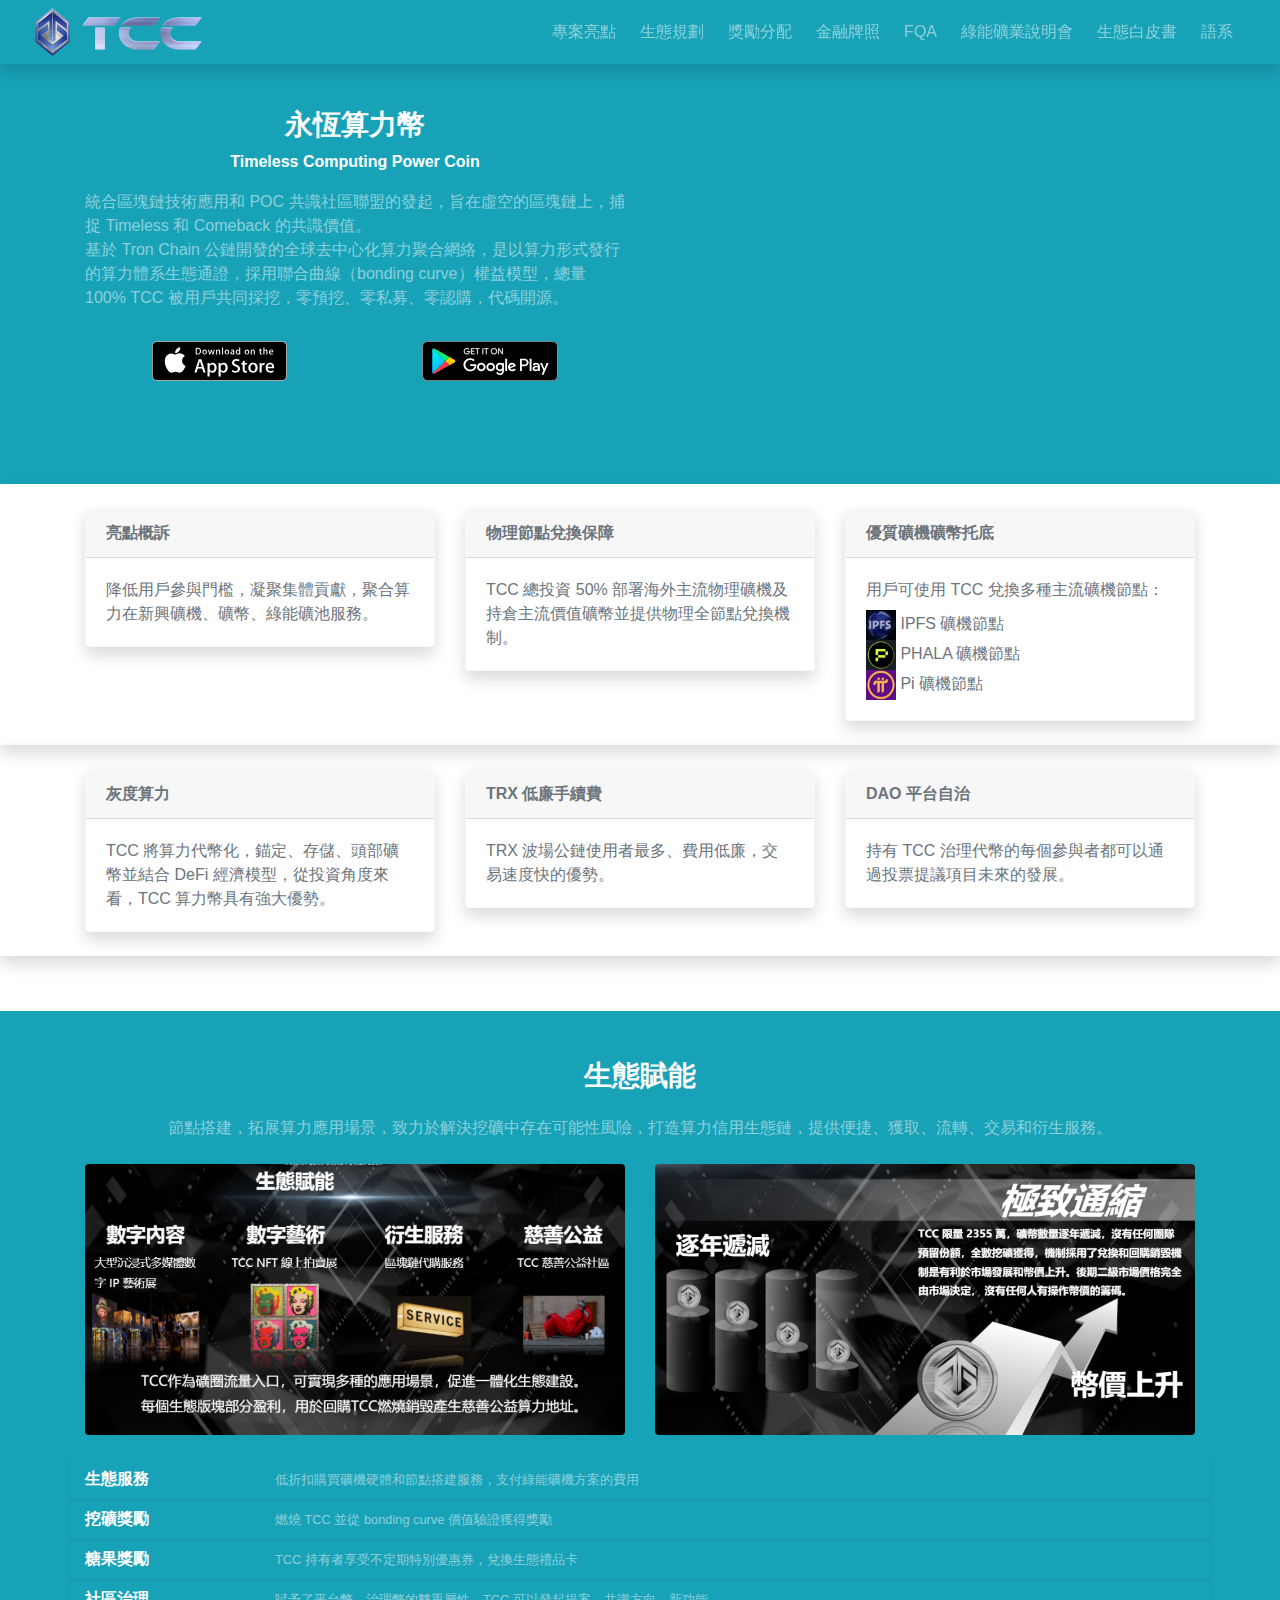
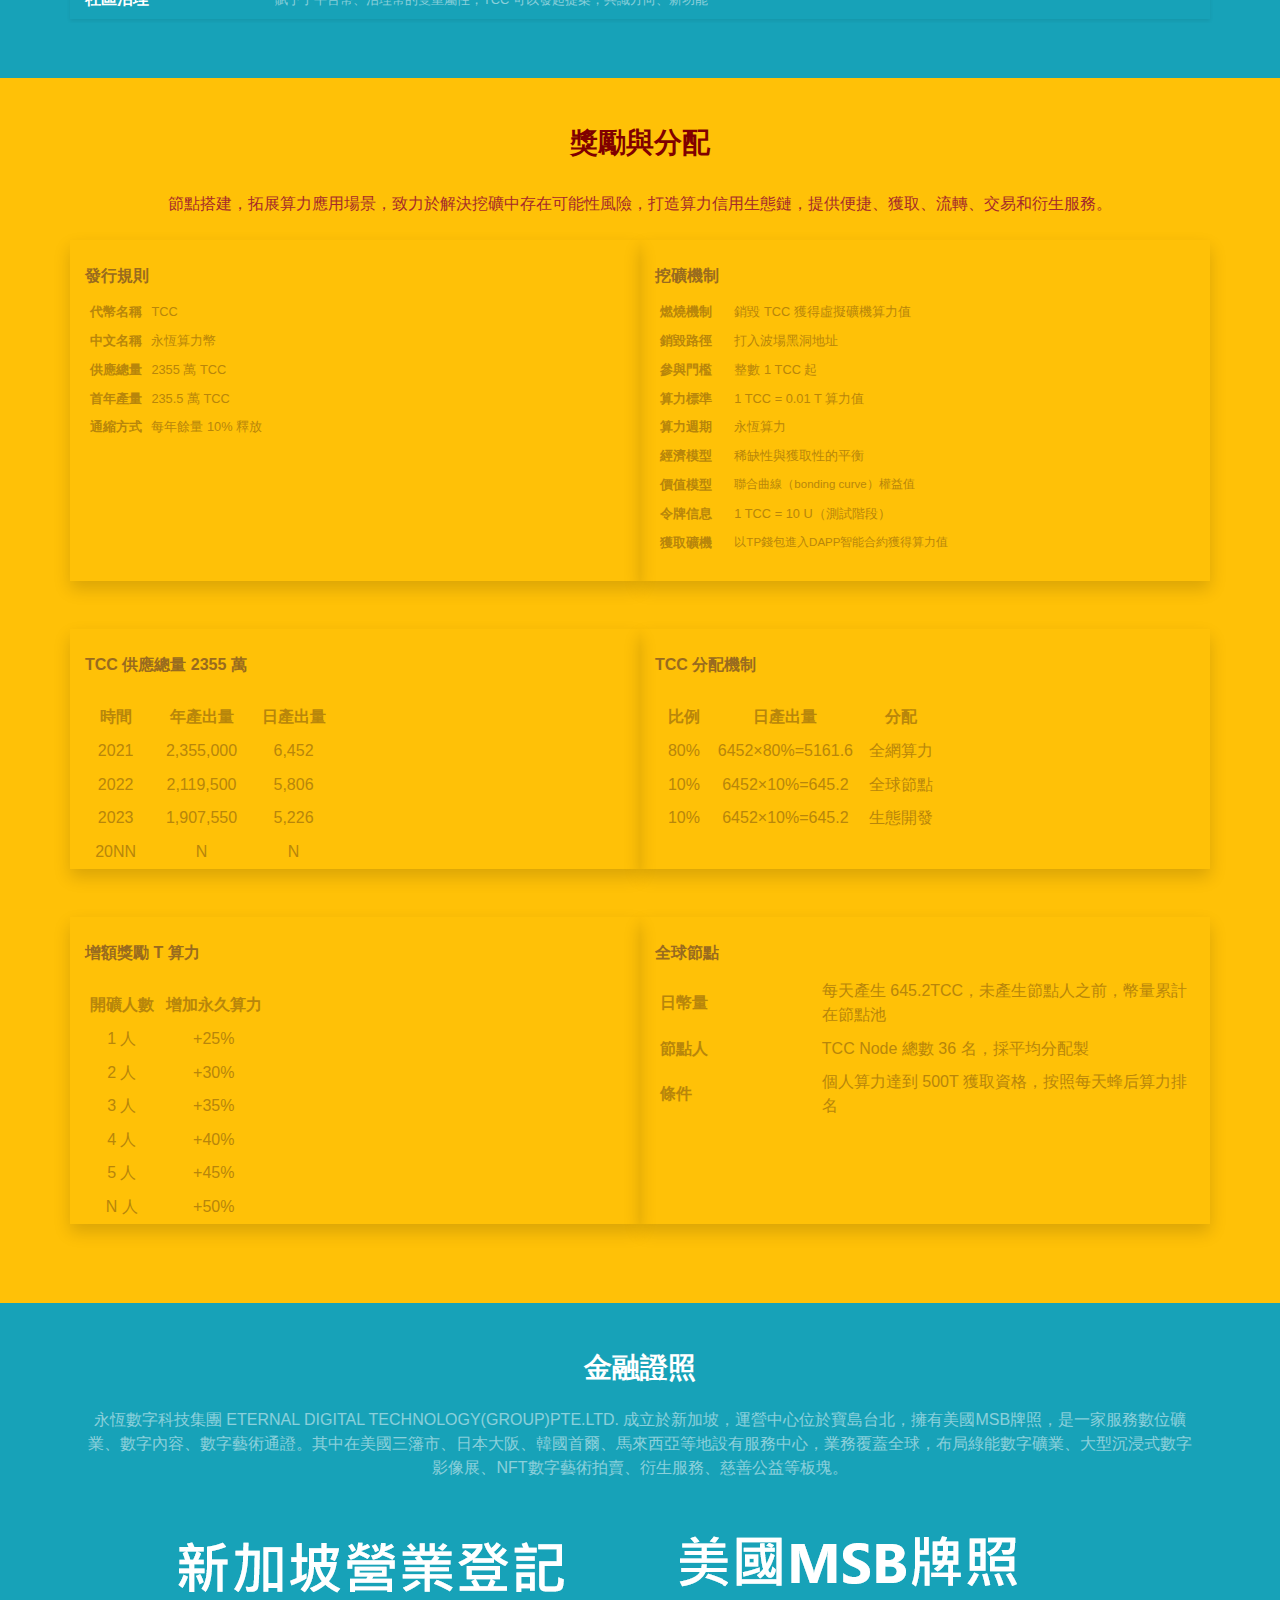
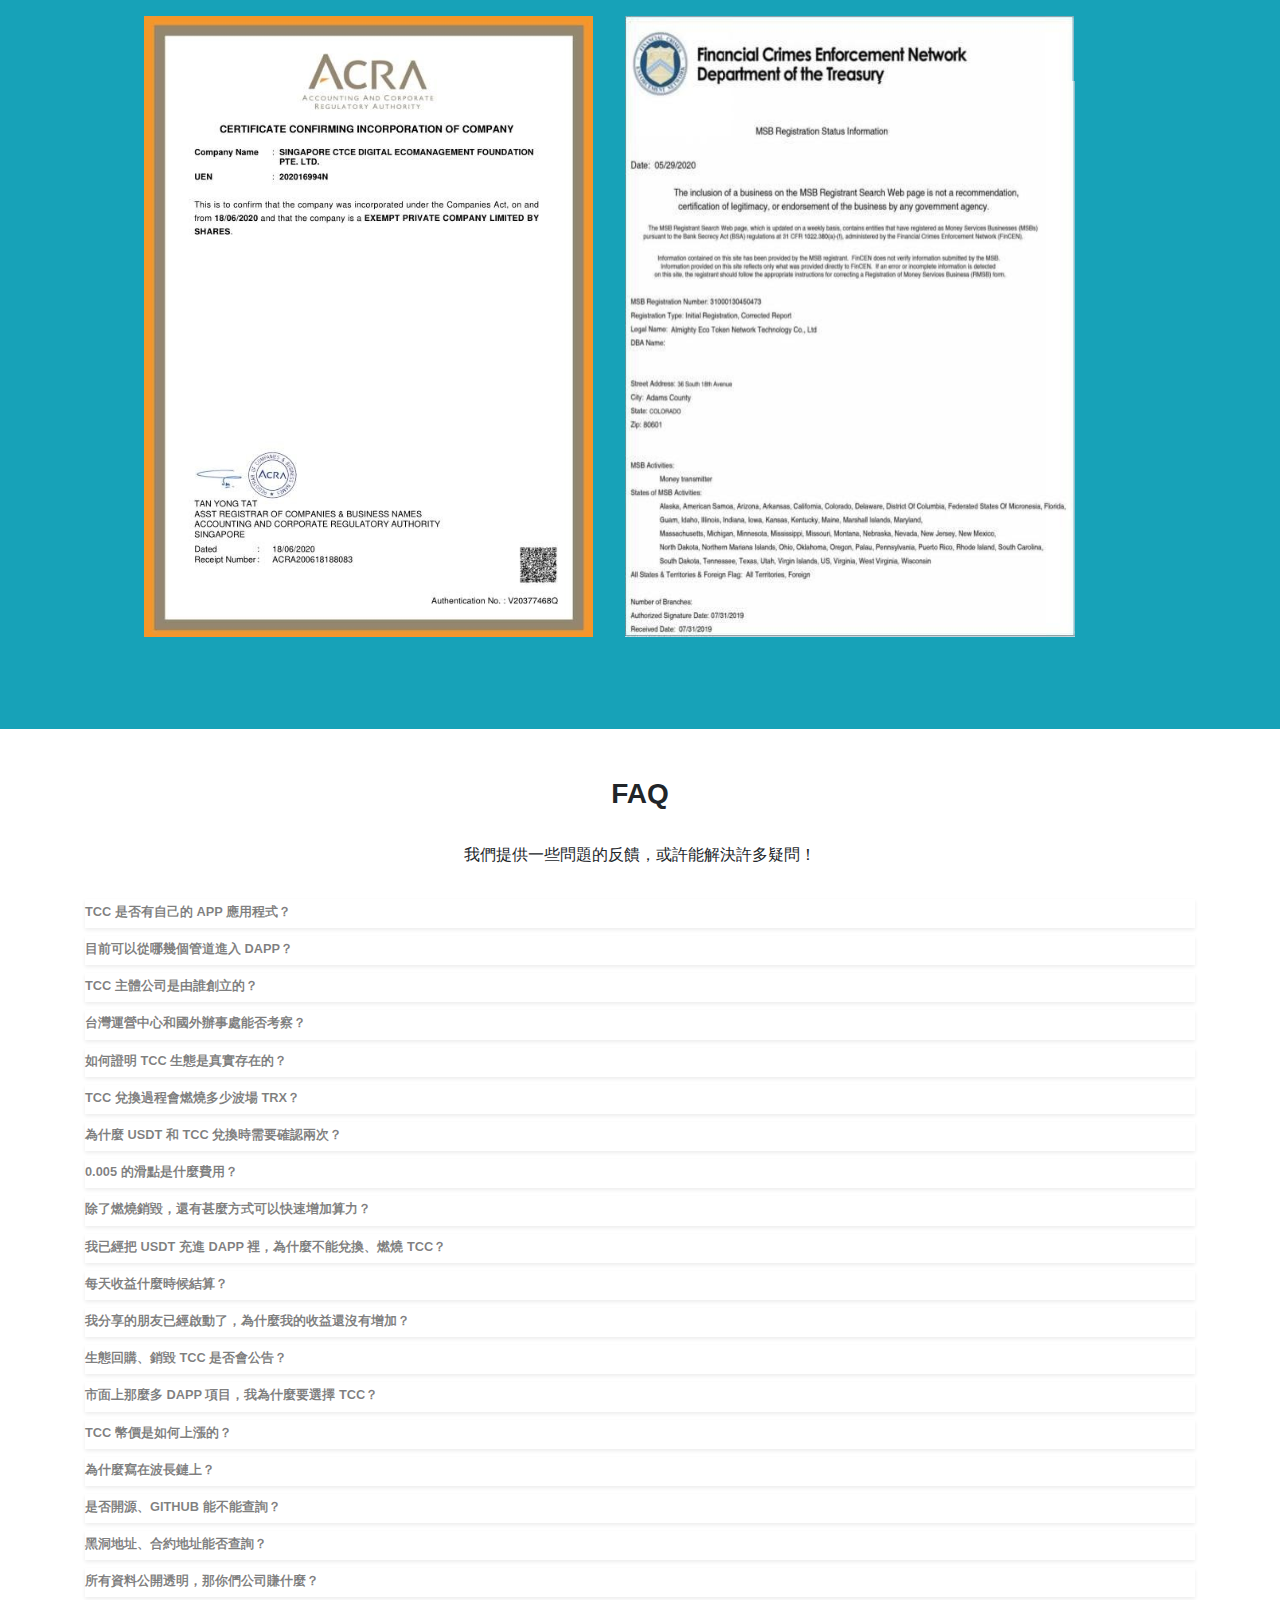
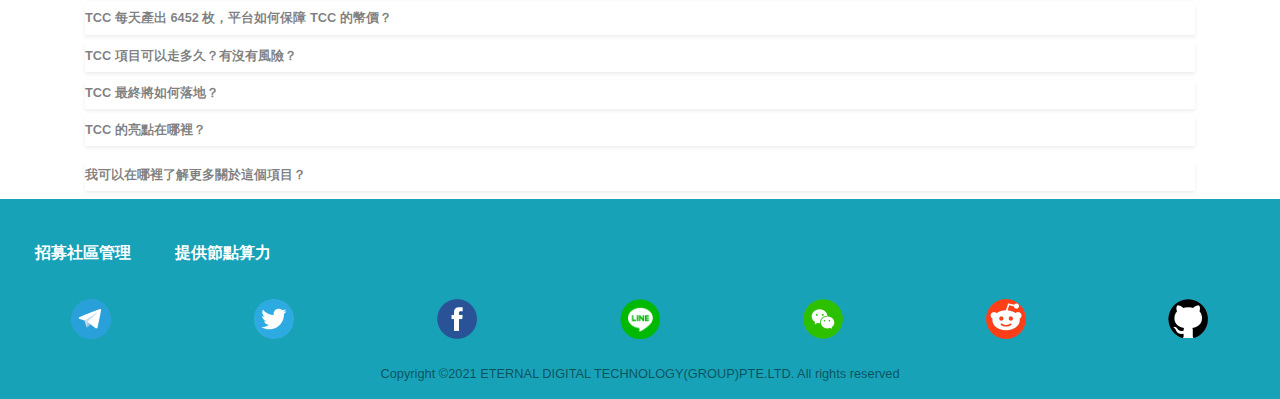
==== index.html @ 71fd4e82 "Add files via upload" ====
<!DOCTYPE html>
<html lang="zh">
<head>
	<meta charset="utf-8">
	<meta http-equiv="X-UA-Compatible" content="IE=edge">
	<meta name="viewport" content="width=device-width, initial-scale=1.0, shrink-to-fit=no, maximum-scale=1.0, user-scalable=no">
	<meta name="description" content="TCC基於Tron-Chain公鏈開發的全球去中心化算力聚合網絡，是以算力形式發行的算力體系生態通證，採用聯合曲線(bonding-curve)權益模型，總量100%TCC被用戶共同採挖，零預挖、零私募、零認購，代碼開源。TCC側重保值、增值、應用方面，在保證算力溢價的同時，降低了用戶參與門檻和平衡來自市場波動的損失。算力聚合基礎圍繞在新興礦幣、礦機、綠能礦池服務，節點搭建，拓展算力應用場景，致力於解決挖礦中存在可能性風險，打造算力信用生態鏈，提供便捷、獲取、流轉、交易和衍生服務。">
	<meta name="keywords" content="算力體系生態通證,算力聚合,採用聯合曲線,新興礦幣,礦機,綠能礦池服務,節點搭建,零預挖,零私募,零認購,代碼開源,數字貨幣,虛擬貨幣,電子貨幣,交易平台">
    <meta name="author" content="TCC">
    <title>TCC 永恆算力幣</title>
	<link rel="shortcut icon" href="tcc.ico" type="x-icon" />
	<link rel="shortcut icon" type="image/png" href="images/tcc-logo_120.png" />
	<link href="https://stackpath.bootstrapcdn.com/bootstrap/4.5.0/css/bootstrap.min.css" rel="stylesheet">
	<link href="index.css" rel="stylesheet">
	<script src="https://code.jquery.com/jquery-3.5.1.min.js"></script>
	<script src="https://stackpath.bootstrapcdn.com/bootstrap/4.5.0/js/bootstrap.min.js"></script>
</head>
<body>

<nav class="fixed-top navbar navbar-expand-lg navbar-dark bg-info shadow">
	<div class="container-fluid">
		<a href="index.html">
			<img class="mx-1" src="logo/tcc-logo_120.png" width="35" height="48">
			<img class="mx-1" src="logo/tcc_120.png" width="120" height="35">
		</a>
		<button class="navbar-toggler" id="navbarToggle" type="button" data-toggle="collapse" data-target="#navbarSupportedContent" aria-expanded="false" aria-hidden="true" aria-label="Toggle navigation" aria-controls="navbarCollapse">
			<span class="navbar-toggler-icon"></span>
		</button>
		<div class="hidecc collapse navbar-collapse" id="navbarSupportedContent">
			<ul class="navbar-nav font-size-sm ml-auto text-right">
				<li class="nav-item mr-2 goProjectHighlights"><a class="nav-link" href="#ProjectHighlights">專案亮點</a></li>
				<li class="nav-item mr-2 goEcologicalPlanning"><a class="nav-link" href="#EcologicalPlanning">生態規劃</a></li>
				<li class="nav-item mr-2 goRewardDistribution"><a class="nav-link" href="#RewardDistribution">獎勵分配</a></li>
				<li class="nav-item mr-2 goFinancialLicense"><a class="nav-link" href="#FinancialLicense">金融牌照</a></li>
				<li class="nav-item mr-2 goFQA"><a class="nav-link" href="#FQA">FQA</a></li>
				<li class="nav-item mr-2"><a class="nav-link" href="mining.html" target="_blank">綠能礦業說明會</a></li>
				<li class="nav-item mr-2"><a class="nav-link" href="whitepaper.html" target="_blank">生態白皮書</a></li>
				<div class="nav-item dropdown">
					<a class="nav-link mr-2" id="navbarDropdown" type="button" data-toggle="dropdown" aria-haspopup="true" aria-expanded="flase">語系</a>
					<div class="dropdown-menu" aria-labelledby="navbarDropdown">
						<a class="row nav-item ml-2" href="index_cn.html">簡體中文</a>
						<a class="row nav-item ml-2" href="index_en.html">English</a>
						<a class="row nav-item ml-2" href="#index_ko.html">한국어</a>
						<a class="row nav-item ml-2" href="#index_ja.html">にほんご</a>
					</div>
				</div>
			</ul>
		</div>
	</div>
</nav>

<main class="page-content" aria-label="Content">
	<section class="pt-4 bg-info">
		<div style="margin-top:60px"></div>
		<div class="container">
			<div class="row">
				<div class="pt-4 col-sm-12 col-lg-6 text-md-left text-white">
					<h3 class="text-center font-weight-bold">永恆算力幣</h3>
					<p class="text-center font-weight-bold">Timeless Computing Power Coin</p>
					<p class="text-white-50 text-left mb-4">統合區塊鏈技術應用和 POC 共識社區聯盟的發起，旨在虛空的區塊鏈上，捕捉 Timeless 和 Comeback 的共識價值。<br/>基於 Tron Chain 公鏈開發的全球去中心化算力聚合網絡，是以算力形式發行的算力體系生態通證，採用聯合曲線（bonding curve）權益模型，總量 100% TCC 被用戶共同採挖，零預挖、零私募、零認購，代碼開源。</p>
					<div class="d-flex">
						<a class="btn btn-md mx-auto" href="#" id="apple">
							<img src="images/apple_store.svg">
						</a>
						<a class="btn btn-md mx-auto" href="#" id="google">
							<img src="images/googleplay.svg">
						</a>
					</div>
				</div>

				<div class="mt-4 col-sm-12 col-lg-6 embed-responsive embed-responsive-16by9">
					<iframe class="embed-responsive-item" src="https://www.youtube.com/embed/REB-v4Vi-Ns" allowfullscreen></iframe>
				</div>
			</div>
		</div>
	</section>
	<div class="bg-info" style="height:55px" id="ProjectHighlights"></div>
	<section class="pt-4 shadow">
		<div class="container">
			<div class="row text-muted">
				<div class="col-sm-4 pb-4">
					<div class="card border-light shadow">
						<div class="card-header font-weight-bold">亮點概訴</div>
						<div class="card-body">
							<span class="card-text">降低用戶參與門檻，凝聚集體貢獻，聚合算力在新興礦機、礦幣、綠能礦池服務。</span>
						</div>
					</div>
				</div>
				
				<div class="col-sm-4 pb-4">
					<div class="card border-light shadow">
						<div class="card-header font-weight-bold">物理節點兌換保障</div>
						<div class="card-body">
							<span class="card-text">TCC 總投資 50% 部署海外主流物理礦機及持倉主流價值礦幣並提供物理全節點兌換機制。</span>
						</div>
					</div>
				</div>
				<div class="col-sm-4 pb-4">
					<div class="card border-light shadow">
						<div class="card-header font-weight-bold">優質礦機礦幣托底</div>
						<div class="card-body">
							<div class="card-text">用戶可使用 TCC 兌換多種主流礦機節點：<br>
								<div class="pt-2"><img src="images/IPFS.png" width="30" height="30"> IPFS 礦機節點</div>
								<div><img src="images/PHALA.png" width="30" height="30"> PHALA 礦機節點</div>
								<div><img src="images/pi.png" width="30" height="30"> Pi 礦機節點</div>
							</div>
						</div>
					</div>
				</div>
			</div>
		</div>
	</section>

	<section class="pt-4 shadow">
		<div class="container">
			<div class="row text-muted">
				<div class="col-sm-4 pb-4">
					<div class="card border-light shadow">
						<div class="card-header font-weight-bold">灰度算力</div>
						<div class="card-body">
							<span class="card-text">TCC 將算力代幣化，錨定、存儲、頭部礦幣並結合 DeFi 經濟模型，從投資角度來看，TCC 算力幣具有強大優勢。</span>
						</div>
					</div>
				</div>
				<div class="col-sm-4 pb-4">
					<div class="card border-light shadow">
						<div class="card-header font-weight-bold">TRX 低廉手續費</div>
						<div class="card-body">
							<span class="card-text">TRX 波場公鏈使用者最多、費用低廉，交易速度快的優勢。</span>
						</div>
					</div>
				</div>
				<div class="col-sm-4 pb-4">
					<div class="card border-light shadow">
						<div class="card-header font-weight-bold">DAO 平台自治</div>
						<div class="card-body">
							<span class="card-text">持有 TCC 治理代幣的每個參與者都可以通過投票提議項目未來的發展。</span>
						</div>
					</div>
				</div>
			</div>
		</div>
	</section>

	<div style="height:55px" id="EcologicalPlanning"></div>
	<section class="pt-4 pb-1 bg-info">
		<div class="container">
			<div class="row">
				<div class="col-12 text-center mt-4">
					<h3 class="font-weight-bold text-white mb-4">生態賦能</h3>
					<div class="text-white-50">節點搭建，拓展算力應用場景，致力於解決挖礦中存在可能性風險，打造算力信用生態鏈，提供便捷、獲取、流轉、交易和衍生服務。</div>
				</div>
			</div>
			<div class="row pb-4">
				<div class="col-12 col-lg-6 mt-4">
					<img src="images/ecology.PNG" class="img-fluid rounded" alt="Responsive image">
				</div>
				<div class="col-12 col-lg-6 mt-4">
					<img src="images/deflation.PNG" class="img-fluid rounded" alt="Responsive image">
				</div>
			</div>
			<div class="row shadow-sm py-2">
				<div class="col-12 col-lg-2 text-white font-weight-bold">生態服務</div>
				<div class="col-12 col-lg-10 text-white-50"><small>低折扣購買礦機硬體和節點搭建服務，支付綠能礦機方案的費用</small></div>
			</div>
			<div class="row shadow-sm py-2">
				<div class="col-12 col-lg-2 text-white font-weight-bold">挖礦獎勵</div>
				<div class="col-12 col-lg-10 text-white-50"><small>燃燒 TCC 並從 bonding curve 價值驗證獲得獎勵</small></div>
			</div>
			<div class="row shadow-sm py-2">
				<div class="col-12 col-lg-2 text-white font-weight-bold">糖果獎勵</div>
				<div class="col-12 col-lg-10 text-white-50"><small>TCC 持有者享受不定期特別優惠券，兌換生態禮品卡</small></div>
			</div>
			<div class="row shadow-sm py-2">
				<div class="col-12 col-lg-2 text-white font-weight-bold">社區治理</div>
				<div class="col-12 col-lg-10 text-white-50"><small>賦予了平台幣、治理幣的雙重屬性，TCC 可以發起提案，共識方向、新功能</small></div>
			</div>
		</div>
	</section>
	
	<div class="bg-info" style="height:55px" id="RewardDistribution"></div>
	<section class="pt-4 bg-warning">
		<div class="container">
			<div class="text-center mt-4">
				<h3 class="font-weight-bold" style="color:#800000">獎勵與分配</h3>
				<div class="pt-4" style="color:#A52A2A">節點搭建，拓展算力應用場景，致力於解決挖礦中存在可能性風險，打造算力信用生態鏈，提供便捷、獲取、流轉、交易和衍生服務。</div>
			</div>
			
			<div class="row pt-4 pb-4">
				<div class="col-12 col-lg-6 pt-4 shadow" style="color:#B8860B">
					<table class="table-sm table-responsive pb-4">
						<thead>
							<div class="font-weight-bold" style="color:#996B1F">發行規則</div>
							<tr class="text-center">
							  <th style="width:25%" scope="col"></th>
							  <th style="width:75%" scope="col"></th>
							</tr>
						</thead>
						<tbody class="text-left" style="font-size:80%">
							<tr>
							  <td class="font-weight-bold">代幣名稱</td>
							  <td>TCC</td>
							</tr>
							<tr>
							  <td class="font-weight-bold">中文名稱</td>
							  <td>永恆算力幣</td>
							</tr>
							<tr>
							  <td class="font-weight-bold">供應總量</td>
							  <td>2355 萬 TCC</td>
							</tr>
							<tr>
							  <td class="font-weight-bold">首年產量</td>
							  <td>235.5 萬 TCC</td>
							</tr>
							<tr>
							  <td class="font-weight-bold">通縮方式</td>
							  <td>每年餘量 10% 釋放</td>
							</tr>
						</tbody>
					</table>
				</div>
				
				<div class="col-12 col-lg-6 pt-4 shadow" style="color:#B8860B">
					<table class="table-sm table-responsive pb-4">
						<thead>
							<div class="font-weight-bold" style="color:#996B1F">挖礦機制</div>
							<tr class="text-center">
							  <th style="width:25%" scope="col"></th>
							  <th style="width:75%" scope="col"></th>
							</tr>
						</thead>
						<tbody class="text-left" style="font-size:80%">
							<tr>
							  <td class="font-weight-bold">燃燒機制</td>
							  <td>銷毀 TCC 獲得虛擬礦機算力值</td>
							</tr>
							<tr>
							  <td class="font-weight-bold">銷毀路徑</td>
							  <td>打入波場黑洞地址</td>
							</tr>
							<tr>
							  <td class="font-weight-bold">參與門檻</td>
							  <td>整數 1 TCC 起</td>
							</tr>
							<tr>
							  <td class="font-weight-bold">算力標準</td>
							  <td>1 TCC = 0.01 T 算力值</td>
							</tr>
							<tr>
							  <td class="font-weight-bold">算力週期</td>
							  <td>永恆算力</td>
							</tr>
							<tr>
							  <td class="font-weight-bold">經濟模型</td>
							  <td>稀缺性與獲取性的平衡</td>
							</tr>
							<tr>
							  <td class="font-weight-bold">價值模型</td>
							  <td style="font-size:90%">聯合曲線（bonding curve）權益值</td>
							</tr>
							<tr>
							  <td class="font-weight-bold">令牌信息</td>
							  <td>1 TCC = 10 U（測試階段）</td>
							</tr>
							<tr>
							  <td class="font-weight-bold">獲取礦機</td>
							  <td style="font-size:90%">以TP錢包進入DAPP智能合約獲得算力值</td>
							</tr>
						</tbody>
					</table>
				</div>
			</div>
			
			<div class="row pt-4 pb-4">
				<div class="col-12 col-lg-6 pt-4 shadow" style="color:#B8860B">
					<table class="table-sm table-responsive">
						<thead>
							<div class="font-weight-bold pb-4" style="color:#996B1F">TCC 供應總量 2355 萬</div>
							<tr class="text-center">
							  <th style="width:25%" scope="col">時間</th>
							  <th style="width:45%" scope="col">年產出量</th>
							  <th style="width:30%" scope="col">日產出量</th>
							</tr>
						</thead>
						<tbody class="text-center">
							<tr>
							  <td>2021</td>
							  <td>2,355,000</td>
							  <td>6,452</td>
							</tr>
							<tr>
							  <td>2022</td>
							  <td>2,119,500</td>
							  <td>5,806</td>
							</tr>
							<tr>
							  <td>2023</td>
							  <td>1,907,550</td>
							  <td>5,226</td>
							</tr>
							<tr>
							  <td>20NN</td>
							  <td>N</td>
							  <td>N</td>
							</tr>
						</tbody>
					</table>
				</div>
				
				<div class="col-12 col-lg-6 pt-4 shadow" style="color:#B8860B">
					<table class="table-sm table-responsive">
						<thead>
							<div class="font-weight-bold pb-4" style="color:#996B1F">TCC 分配機制</div>
							<tr class="text-center">
							  <th style="width:20%" scope="col">比例</th>
							  <th style="width:50%" scope="col">日產出量</th>
							  <th style="width:30%" scope="col">分配</th>
							</tr>
						</thead>
						<tbody class="text-center">
							<tr>
							  <td>80%</td>
							  <td>6452×80%=5161.6</td>
							  <td>全網算力</td>
							</tr>
							<tr>
							  <td>10%</td>
							  <td>6452×10%=645.2</td>
							  <td>全球節點</td>
							</tr>
							<tr>
							  <td>10%</td>
							  <td>6452×10%=645.2</td>
							  <td>生態開發</td>
							</tr>
						</tbody>
					</table>
				</div>
			</div>	
				
				
			<div class="row pt-4 pb-4">	
				<div class="col-12 col-lg-6 pt-4 shadow" style="color:#B8860B">
					<table class="table-sm table-responsive">
						<thead>
							<div class="font-weight-bold pb-4" style="color:#996B1F">增額獎勵 T 算力</div>
							<tr class="text-center">
							  <th style="width:40%" scope="col">開礦人數</th>
							  <th style="width:60%" scope="col">增加永久算力</th>
							</tr>
						</thead>
						<tbody class="text-center">
							<tr>
							  <td>1 人</td>
							  <td>+25%</td>
							</tr>
							<tr>
							  <td>2 人</td>
							  <td>+30%</td>
							</tr>
							<tr>
							  <td>3 人</td>
							  <td>+35%</td>
							</tr>
							<tr>
							  <td>4 人</td>
							  <td>+40%</td>
							</tr>
							<tr>
							  <td>5 人</td>
							  <td>+45%</td>
							</tr>
							<tr>
							  <td>N 人</td>
							  <td>+50%</td>
							</tr>
						</tbody>
					</table>
				</div>
				
				<div class="col-12 col-lg-6 pt-4 shadow" style="color:#B8860B">
					<table class="table-sm table-responsive pb-4">
						<thead>
							<div class="font-weight-bold" style="color:#996B1F">全球節點</div>
							<tr class="text-center">
							  <th style="width:30%" scope="col"></th>
							  <th style="width:70%" scope="col"></th>
							</tr>
						</thead>
						<tbody class="text-left">
							<tr>
							  <td class="font-weight-bold">日幣量</td>
							  <td>每天產生 645.2TCC，未產生節點人之前，幣量累計在節點池</td>
							</tr>
							<tr>
							  <td class="font-weight-bold">節點人</td>
							  <td>TCC Node 總數 36 名，採平均分配製</td>
							</tr>
							<tr>
							  <td class="font-weight-bold">條件</td>
							  <td>個人算力達到 500T 獲取資格，按照每天蜂后算力排名</td>
							</tr>
						</tbody>
					</table>
				</div>
			</div>
		</div>
	</section>
	
	<div class="bg-warning" style="height:55px" id="FinancialLicense"></div>
	<section class="pt-4 bg-info">
		<div class="container">
			<div class="row">
				<div class="col-12 text-center mt-4">
					<h3 class="font-weight-bold text-white mb-4">金融證照</h3>
					<div class="text-white-50">永恆數字科技集團 ETERNAL DIGITAL TECHNOLOGY(GROUP)PTE.LTD. 成立於新加坡，運營中心位於寶島台北，擁有美國MSB牌照，是一家服務數位礦業、數字內容、數字藝術通證。其中在美國三籓市、日本大阪、韓國首爾、馬來西亞等地設有服務中心，業務覆蓋全球，布局綠能數字礦業、大型沉浸式數字影像展、NFT數字藝術拍賣、衍生服務、慈善公益等板塊。</div>
				</div>
			</div>
			<div>
				<img src="images/AAA.png" class="img-fluid" alt="Responsive image">
			</div>
		</div>
	</section>
	
	<!-- FAQ -->
	<div class="bg-info" style="height:55px" id="FQA"></div>
	<section class="pt-4 bg-white">
		<div class="container">
			<div class="text-center mt-4">
				<h3 class="font-weight-bold">FAQ</h3>
				<div class="pt-4">我們提供一些問題的反饋，或許能解決許多疑問！</div>
			</div>
			<div class="pt-4 accordion text-black-50" id="accordionExample">
				<div class="my-2">
					<div class="shadow-sm" id="HH1">
						<a type="button" data-toggle="collapse" data-target="#CC1" aria-expanded="true" aria-controls="CC1">
							<h6><small class="font-weight-bold">TCC 是否有自己的 APP 應用程式？</small></h6>
						</a>
					</div>
					<div class="collapse bg-light text-dark-50 pt-2" aria-labelledby="HH1" data-parent="#accordionExample" id="CC1">
						<div class="ml-4">TCC 是建設在波場公鏈上的 DAPP，沒有中心化應用程式。</div>
					</div>
				</div>
				<div class="my-2">
					<div class="shadow-sm" id="HH2">
						<a type="button" data-toggle="collapse" data-target="#CC2" aria-expanded="true" aria-controls="CC2">
							<h6><small class="font-weight-bold">目前可以從哪幾個管道進入 DAPP？</small></h6>
						</a>
					</div>
					<div class="collapse bg-light text-dark-50 pt-2" aria-labelledby="HH2" data-parent="#accordionExample" id="CC2">
						<div class="ml-4"><small>目前可以從波場官方的 TRONLINK 波寶錢包和 TP 錢包進入 DAPP。</small></div>
					</div>
				</div>
				<div class="my-2">
					<div class="shadow-sm" id="HH3">
						<a type="button" data-toggle="collapse" data-target="#CC3" aria-expanded="true" aria-controls="CC3">
							<h6><small class="font-weight-bold">TCC 主體公司是由誰創立的？</small></h6>
						</a>
					</div>
					<div class="collapse bg-light text-dark-50 pt-2" aria-labelledby="HH3" data-parent="#accordionExample" id="CC3">
						<div class="ml-4"><small>天空之島是由新加坡永恆數字科技集團、台灣區塊鏈技術人員、以及 POC 共識社區聯盟共同搭建。</small></div>
					</div>
				</div>
				<div class="my-2">
					<div class="shadow-sm" id="HH4">
						<a type="button" data-toggle="collapse" data-target="#CC4" aria-expanded="true" aria-controls="CC4">
							<h6><small class="font-weight-bold">台灣運營中心和國外辦事處能否考察？</small></h6>
						</a>
					</div>
					<div class="collapse bg-light text-dark-50 pt-2" aria-labelledby="HH4" data-parent="#accordionExample" id="CC4">
						<div class="ml-4"><small>台灣運營總部可以考察，國外辦事處屬於技術單位，暫時不提供考察。</small></div>
					</div>
				</div>
				<div class="my-2">
					<div class="shadow-sm" id="HH5">
						<a type="button" data-toggle="collapse" data-target="#CC5" aria-expanded="true" aria-controls="CC5">
							<h6><small class="font-weight-bold">如何證明 TCC 生態是真實存在的？</small></h6>
						</a>
					</div>
					<div class="collapse bg-light text-dark-50 pt-2" aria-labelledby="HH5" data-parent="#accordionExample" id="CC5">
						<div class="ml-4"><small>不論是綠能礦業、數字 IP、NFT 藝術拍賣，相關的合約合同都會有公示公告，請關注各群資訊。</small></div>
					</div>
				</div>
				<div class="my-2">
					<div class="shadow-sm" id="HH6">
						<a type="button" data-toggle="collapse" data-target="#CC6" aria-expanded="true" aria-controls="CC6">
							<h6><small class="font-weight-bold">TCC 兌換過程會燃燒多少波場 TRX？</small></h6>
						</a>
					</div>
					<div class="collapse bg-light text-dark-50 pt-2" aria-labelledby="HH6" data-parent="#accordionExample" id="CC6">
						<div class="ml-4"><small>每一筆交易所燃燒的 GAS 費，會依照不同時的時段網路擁堵情狀而變化。</small></div>
					</div>
				</div>
				<div class="my-2">
					<div class="shadow-sm" id="HH7">
						<a type="button" data-toggle="collapse" data-target="#CC7" aria-expanded="true" aria-controls="CC7">
							<h6><small class="font-weight-bold">為什麼 USDT 和 TCC 兌換時需要確認兩次？</small></h6>
						</a>
					</div>
					<div class="collapse bg-light text-dark-50 pt-2" aria-labelledby="HH7" data-parent="#accordionExample" id="CC7">
						<div class="ml-4"><small>因為使用 USDT 兌換 TCC 和 TCC 兌換 USDT 是兩個不同的池，所以智能合約會有兩次確認動作。</small></div>
					</div>
				</div>
				<div class="my-2">
					<div class="shadow-sm" id="HH8">
						<a type="button" data-toggle="collapse" data-target="#CC8" aria-expanded="true" aria-controls="CC8">
							<h6><small class="font-weight-bold">0.005 的滑點是什麼費用？</small></h6>
						</a>
					</div>
					<div class="collapse bg-light text-dark-50 pt-2" aria-labelledby="HH8" data-parent="#accordionExample" id="CC8">
						<div class="ml-4"><small>類似於交易手續費，但會沉澱于池中，如果需要使用會公告。</small></div>
					</div>
				</div>
				<div class="my-2">
					<div class="shadow-sm" id="HH9">
						<a type="button" data-toggle="collapse" data-target="#CC9" aria-expanded="true" aria-controls="CC9">
							<h6><small class="font-weight-bold">除了燃燒銷毀，還有甚麼方式可以快速增加算力？</small></h6>
						</a>
					</div>
					<div class="collapse bg-light text-dark-50 pt-2" aria-labelledby="HH9" data-parent="#accordionExample" id="CC9">
						<div class="ml-4"><small>可以通過分享方式、開礦算力和礦圈算力都能增加自身的永久算力。</small></div>
					</div>
				</div>
				<div class="my-2">
					<div class="shadow-sm" id="HH10">
						<a type="button" data-toggle="collapse" data-target="#CC10" aria-expanded="true" aria-controls="CC10">
							<h6><small class="font-weight-bold">我已經把 USDT 充進 DAPP 裡，為什麼不能兌換、燃燒 TCC？</small></h6>
						</a>
					</div>
					<div class="collapse bg-light text-dark-50 pt-2" aria-labelledby="HH10" data-parent="#accordionExample" id="CC10">
						<div class="ml-4"><small>因為 TCC 運行於波場公鏈上，必須要充值 TRX 作為 GAS 費才能夠順利操作。</small></div>
					</div>
				</div>
				<div class="my-2">
					<div class="shadow-sm" id="HH11">
						<a type="button" data-toggle="collapse" data-target="#CC11" aria-expanded="true" aria-controls="CC11">
							<h6><small class="font-weight-bold">每天收益什麼時候結算？</small></h6>
						</a>
					</div>
					<div class="collapse bg-light text-dark-50 pt-2" aria-labelledby="HH11" data-parent="#accordionExample" id="CC11">
						<div class="ml-4"><small>每天的收益統一於晚上 12 點結算，但會依照每個用戶的燃燒啟動時間發放。</small></div>
					</div>
				</div>
				<div class="my-2">
					<div class="shadow-sm" id="HH12">
						<a type="button" data-toggle="collapse" data-target="#CC12" aria-expanded="true" aria-controls="CC12">
							<h6><small class="font-weight-bold">我分享的朋友已經啟動了，為什麼我的收益還沒有增加？</small></h6>
						</a>
					</div>
					<div class="collapse bg-light text-dark-50 pt-2" aria-labelledby="HH12" data-parent="#accordionExample" id="CC12">
						<div class="ml-4"><small>每天的收益統一於晚上 12 點結算，但會依照每個用戶的燃燒啟動時間發放。</small></div>
					</div>
				</div>
				<div class="my-2">
					<div class="shadow-sm" id="HH13">
						<a type="button" data-toggle="collapse" data-target="#CC13" aria-expanded="true" aria-controls="CC13">
							<h6><small class="font-weight-bold">生態回購、銷毀 TCC 是否會公告？</small></h6>
						</a>
					</div>
					<div class="collapse bg-light text-dark-50 pt-2" aria-labelledby="HH13" data-parent="#accordionExample" id="CC13">
						<div class="ml-4"><small>所有生態回購銷毀 TCC 都會發出公告。</small></div>
					</div>
				</div>
				<div class="my-2">
					<div class="shadow-sm" id="HH14">
						<a type="button" data-toggle="collapse" data-target="#CC14" aria-expanded="true" aria-controls="CC14">
							<h6><small class="font-weight-bold">市面上那麼多 DAPP 項目，我為什麼要選擇 TCC？</small></h6>
						</a>
					</div>
					<div class="collapse bg-light text-dark-50 pt-2" aria-labelledby="HH14" data-parent="#accordionExample" id="CC14">
						<div class="ml-4"><small>TCC 運行在波場公鏈上，資料開源、公開透明、無預挖、無私募、無公募，完全由社區投票自治來維護。</small></div>
					</div>
				</div>
				<div class="my-2">
					<div class="shadow-sm" id="HH15">
						<a type="button" data-toggle="collapse" data-target="#CC15" aria-expanded="true" aria-controls="CC15">
							<h6><small class="font-weight-bold">TCC 幣價是如何上漲的？</small></h6>
						</a>
					</div>
					<div class="collapse bg-light text-dark-50 pt-2" aria-labelledby="HH15" data-parent="#accordionExample" id="CC15">
						<div class="ml-4"><small>TCC 的幣價螺旋上升模型是一個等邊三角形，通過算力池、燃燒率、流通量來決定幣價。</small></div>
					</div>
				</div>
				<div class="my-2">
					<div class="shadow-sm" id="HH16">
						<a type="button" data-toggle="collapse" data-target="#CC16" aria-expanded="true" aria-controls="CC16">
							<h6><small class="font-weight-bold">為什麼寫在波長鏈上？</small></h6>
						</a>
					</div>
					<div class="collapse bg-light text-dark-50 pt-2" aria-labelledby="HH16" data-parent="#accordionExample" id="CC16">
						<div class="ml-4"><small>目前波場公鏈是國際上使用者數較多、速度較快、GAS 費用較便宜的公鏈，更適合長期發展。</small></div>
					</div>
				</div>
				<div class="my-2">
					<div class="shadow-sm" id="HH17">
						<a type="button" data-toggle="collapse" data-target="#CC17" aria-expanded="true" aria-controls="CC17">
							<h6><small class="font-weight-bold">是否開源、GITHUB 能不能查詢？</small></h6>
						</a>
					</div>
					<div class="collapse bg-light text-dark-50 pt-2" aria-labelledby="HH17" data-parent="#accordionExample" id="CC17">
						<div class="ml-4"><small>TCC 代碼是開源的，能夠在 GITHUB 上查詢。</small></div>
					</div>
				</div>
				<div class="my-2">
					<div class="shadow-sm" id="HH18">
						<a type="button" data-toggle="collapse" data-target="#CC18" aria-expanded="true" aria-controls="CC18">
							<h6><small class="font-weight-bold">黑洞地址、合約地址能否查詢？</small></h6>
						</a>
					</div>
					<div class="collapse bg-light text-dark-50 pt-2" aria-labelledby="HH18" data-parent="#accordionExample" id="CC18">
						<div class="ml-4"><small>能，平台後續會公布合約地址和黑洞地址。</small></div>
					</div>
				</div>
				<div class="my-2">
					<div class="shadow-sm" id="HH19">
						<a type="button" data-toggle="collapse" data-target="#CC19" aria-expanded="true" aria-controls="CC19">
							<h6><small class="font-weight-bold">所有資料公開透明，那你們公司賺什麼？</small></h6>
						</a>
					</div>
					<div class="collapse bg-light text-dark-50 pt-2" aria-labelledby="HH19" data-parent="#accordionExample" id="CC19">
						<div class="ml-4"><small>10% 生態建設的板塊，用於搭建天空之島生態鏈以及其未來的收益。</small></div>
					</div>
				</div>
				<div class="my-2">
					<div class="shadow-sm" id="HH20">
						<a type="button" data-toggle="collapse" data-target="#CC20" aria-expanded="true" aria-controls="CC20">
							<h6><small class="font-weight-bold">TCC 每天產出 6452 枚，平台如何保障 TCC 的幣價？</small></h6>
						</a>
					</div>
					<div class="collapse bg-light text-dark-50 pt-2" aria-labelledby="HH20" data-parent="#accordionExample" id="CC20">
						<div class="ml-4"><small>TCC 是採用燃燒銷毀機制，並且通過生態回購、再次銷毀，使市場流通量保持稀缺，確保價格穩定。</small></div>
					</div>
				</div>
				<div class="my-2">
					<div class="shadow-sm" id="HH21">
						<a type="button" data-toggle="collapse" data-target="#CC21" aria-expanded="true" aria-controls="CC21">
							<h6><small class="font-weight-bold">TCC 項目可以走多久？有沒有風險？</small></h6>
						</a>
					</div>
					<div class="collapse bg-light text-dark-50 pt-2" aria-labelledby="HH21" data-parent="#accordionExample" id="CC21">
						<div class="ml-4"><small>任何投資都有風險，但 TCC 是一個 DAO 社區自治平台，沒有任何人可以操控，相對公平。</small></div>
					</div>
				</div>
				<div class="my-2">
					<div class="shadow-sm" id="HH22">
						<a type="button" data-toggle="collapse" data-target="#CC22" aria-expanded="true" aria-controls="CC22">
							<h6><small class="font-weight-bold">TCC 最終將如何落地？</small></h6>
						</a>
					</div>
					<div class="collapse bg-light text-dark-50 pt-2" aria-labelledby="HH22" data-parent="#accordionExample" id="CC22">
						<div class="ml-4"><small>前期通過社區推廣積累用戶數量及黏性，後期通過生態搭建賦能 TCC 永續發展。</small></div>
					</div>
				</div>
				<div class="my-2">
					<div class="shadow-sm" id="HH23">
						<a type="button" data-toggle="collapse" data-target="#CC23" aria-expanded="true" aria-controls="CC23">
							<h6><small class="font-weight-bold">TCC 的亮點在哪裡？</small></h6>
						</a>
					</div>
					<div class="collapse bg-light text-dark-50 pt-2" aria-labelledby="HH23" data-parent="#accordionExample" id="CC23">
						<div class="ml-4"><small>台灣項目、高共識、低門檻、永久挖礦、生態托底、公開透明。</small></div>
					</div>
				</div>
				<div class="py-2">
					<div class="shadow-sm" id="HH24">
						<a type="button" data-toggle="collapse" data-target="#CC24" aria-expanded="true" aria-controls="CC24">
							<h6><small class="font-weight-bold">我可以在哪裡了解更多關於這個項目？</small></h6>
						</a>
					</div>
					<div class="collapse bg-light text-dark-50 pb-2" aria-labelledby="HH24" data-parent="#accordionExample" id="CC24">
						<div class="ml-4"><small>
							項目目前在以下的社交或社群互動，歡迎加入！<br><br>
							Telegram 電報社群<br>
							TCC全球社區(中國)<br>
							https://t.me/tccnode_cn<br><br>
							TCC全球社區(台北)<br>
							https://t.me/tccnode_official<br><br>
							FaceBook 永恆算力海外社區(社群)<br>
							https://www.facebook.com/groups/866017100721712<br><br>
							Twitter 推特社交<br>
							https://twitter.com/tccnode<br><br>
							Line 賴社群(台北、日本)<br>
							https://line.me/ti/p/mNh9DV09Bd<br><br>	
							Reddit 紅迪社交投票<br>
							https://reddit/u/tccnode<br><br></small>
						</div>
					</div>
				</div>
			</div>
	</section>
</main>

<footer class="container-fluid bg-info pt-4 pb-2">
	<div class="pt-2 pb-4">
		<a class="ff1 btn font-weight-bold flashing" href="#FF1" type="button">
			招募社區管理
		</a>
		<a class="ff2 btn font-weight-bold flashing" href="#FF2" type="button">
			提供節點算力
		</a>
	</div>
	<div class="collapse pb-4" id="FF1">
		<div class="card card-body bg-info text-white">
			<small>
			TeleGram &emsp;電報社群 &emsp;中文區管理<br>
			FaceBook &emsp;海外社區 &emsp;中文區管理<br>
			Twitter &emsp; &emsp;推特社交 &emsp;中文區管理<br><br>
			tccnode@hotmail.com
			</small>
		</div>
	</div>
	<div class="collapse pb-4" id="FF2">
		<div class="card card-body bg-info text-white">
			<small>
			物理節點以 NFT 模式對應提供<br>
			成功提交 NFT 後，有償補助 TCC<br>
			參與項目節點算力可隨時退出<br><br>
			tccnode@hotmail.com
			</small>
		</div>
	</div>

	<div class="row justify-content-around">
		<a href="https://t.me/tccnode_official" target="_blank"><img src="logo/telegram_40.png" /></a>
		<a href="https://twitter.com/tccnode" target="_blank"><img src="logo/twitter_40.png" /></a>
		<a href="https://www.facebook.com/groups/866017100721712" target="_blank"><img src="logo/fb_40.png" /></a>
		<a href="https://line.me/ti/p/mNH9DV09Bd" target="_blank"><img src="logo/line_40.png" /></a>
		<a href="https://" target="_blank"><img src="logo/wechat_40.png" /></a>
		<a href="https://reddit.com/u/tccnode" target="_blank"><img src="logo/reddit_40.png" /></a>
		<a href="https://github.com/tccnode" target="_blank"><img src="logo/github_40.png" /></a>
		
	</div>
	<h6 class="text-black-50 text-center pt-4"><small>Copyright ©2021 ETERNAL DIGITAL TECHNOLOGY(GROUP)PTE.LTD. All rights reserved<small></h6>
</footer>
<section>
	<a id="gotg" href="https://t.me/tccnode_official" target="_blank"><img src="logo/telegram_40.png"></a>
	<div id="gototop"><img src="logo/goto.png"></div>
</section>
<script src="index.js"></script>
</body>
</html>
---- index.css ----
#gototop{
	position:fixed;
	right:2px;
	bottom:40px;
	cursor:pointer;
	opacity:1.0;
	z-index: 3;
}
#gototop img {
	width: 40px;
}
#gotg{
	position:fixed;
	right:42px;
	bottom:40px;
	cursor:pointer;
	opacity:1.0;
	z-index: 3;
}


@-webkit-keyframes glow {
	0% {
		background-position:40% center;
	}
	100% {
		background-position:50% center;
		box-shadow:1px 1px 3px rgba(255,255,255,1),inset 0 0 3px rgba(4,191,255,1),2px 2px 3px #aaa;
	}
}
.flashing {
	color:#fff;
	text-shadow:0 3px 1px 2px;
	outline:0;
	border:0;
	background:url() no-repeat;
	background-position:center;
	background-size:150%;
	font-size:16px;
	padding:10px 20px;
	border-radius:4px;
	animation:glow 800ms ease-out infinite alternate;
}

.sky{
	margin: 0;
	overflow-x: hidden;
	overflow-y: scroll;
}

.sky img{
	width: 100%;
	height: 100%;
	padding:6px;
}
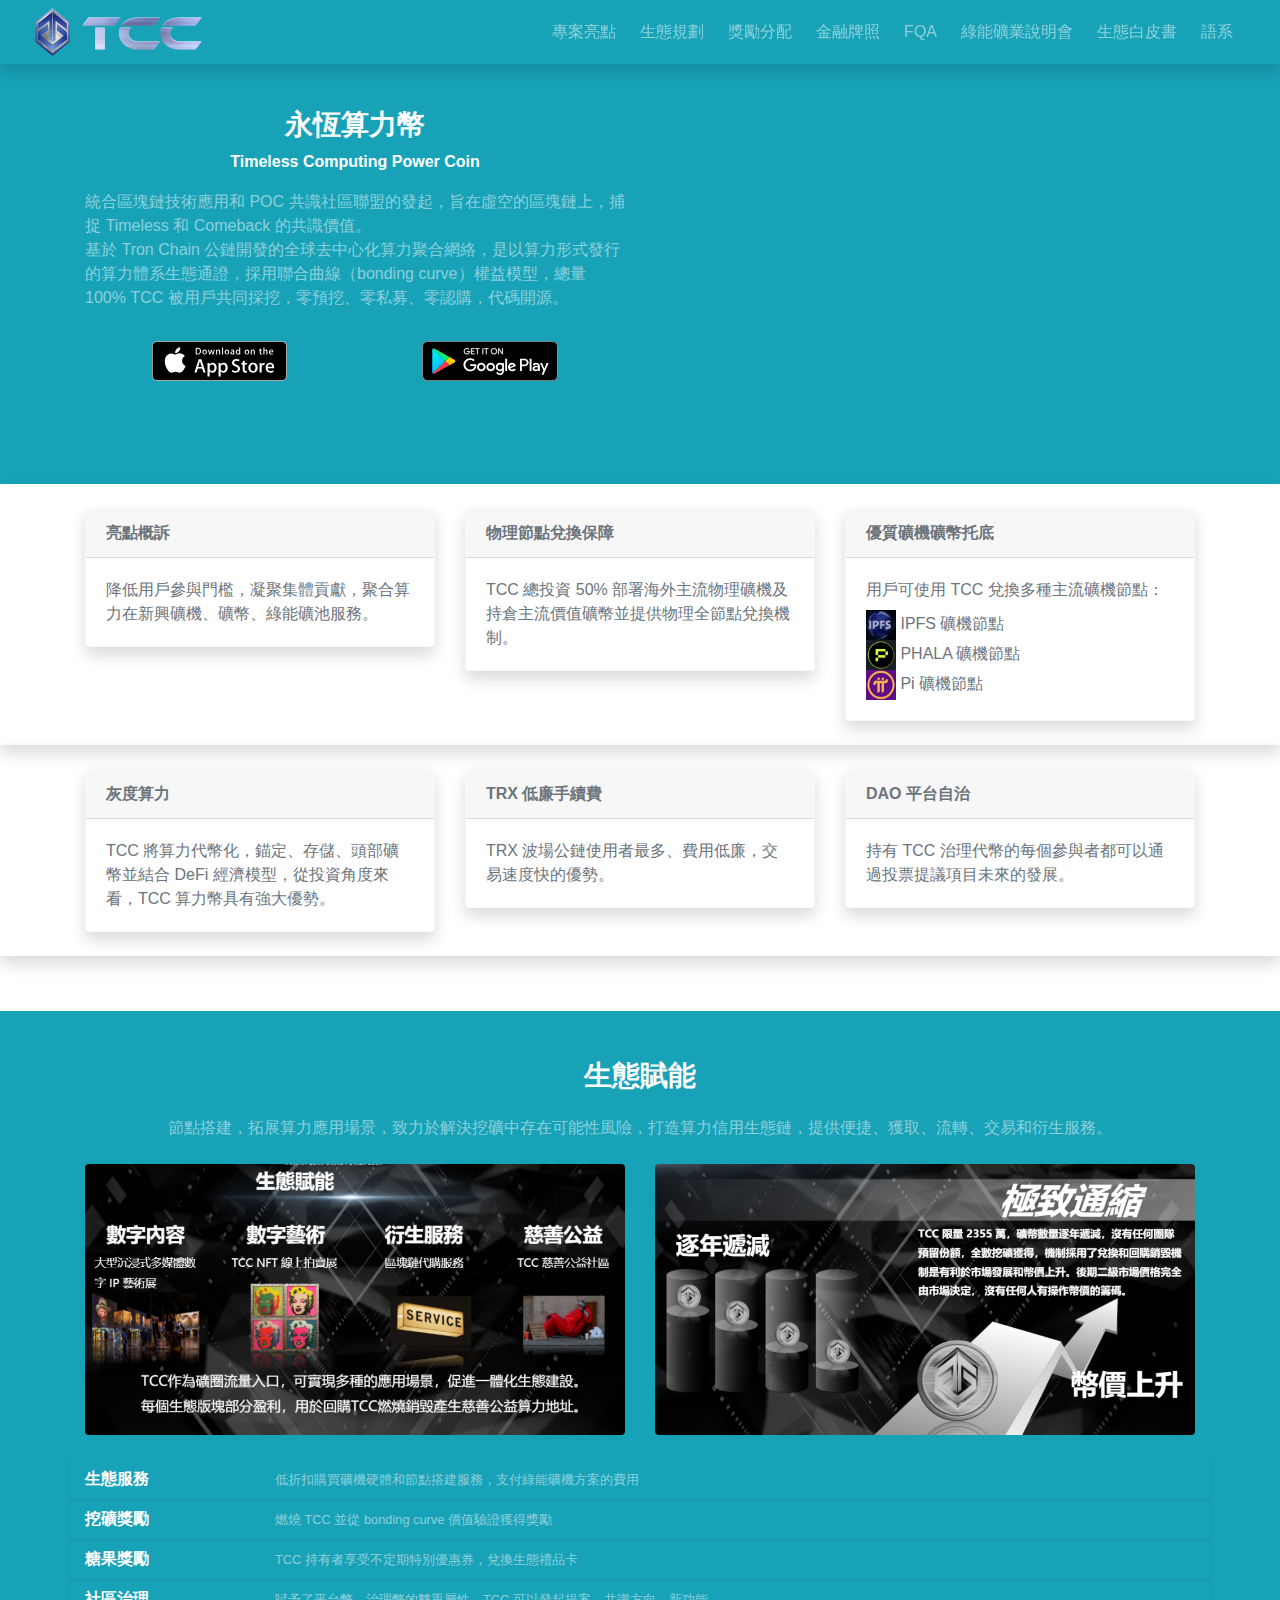
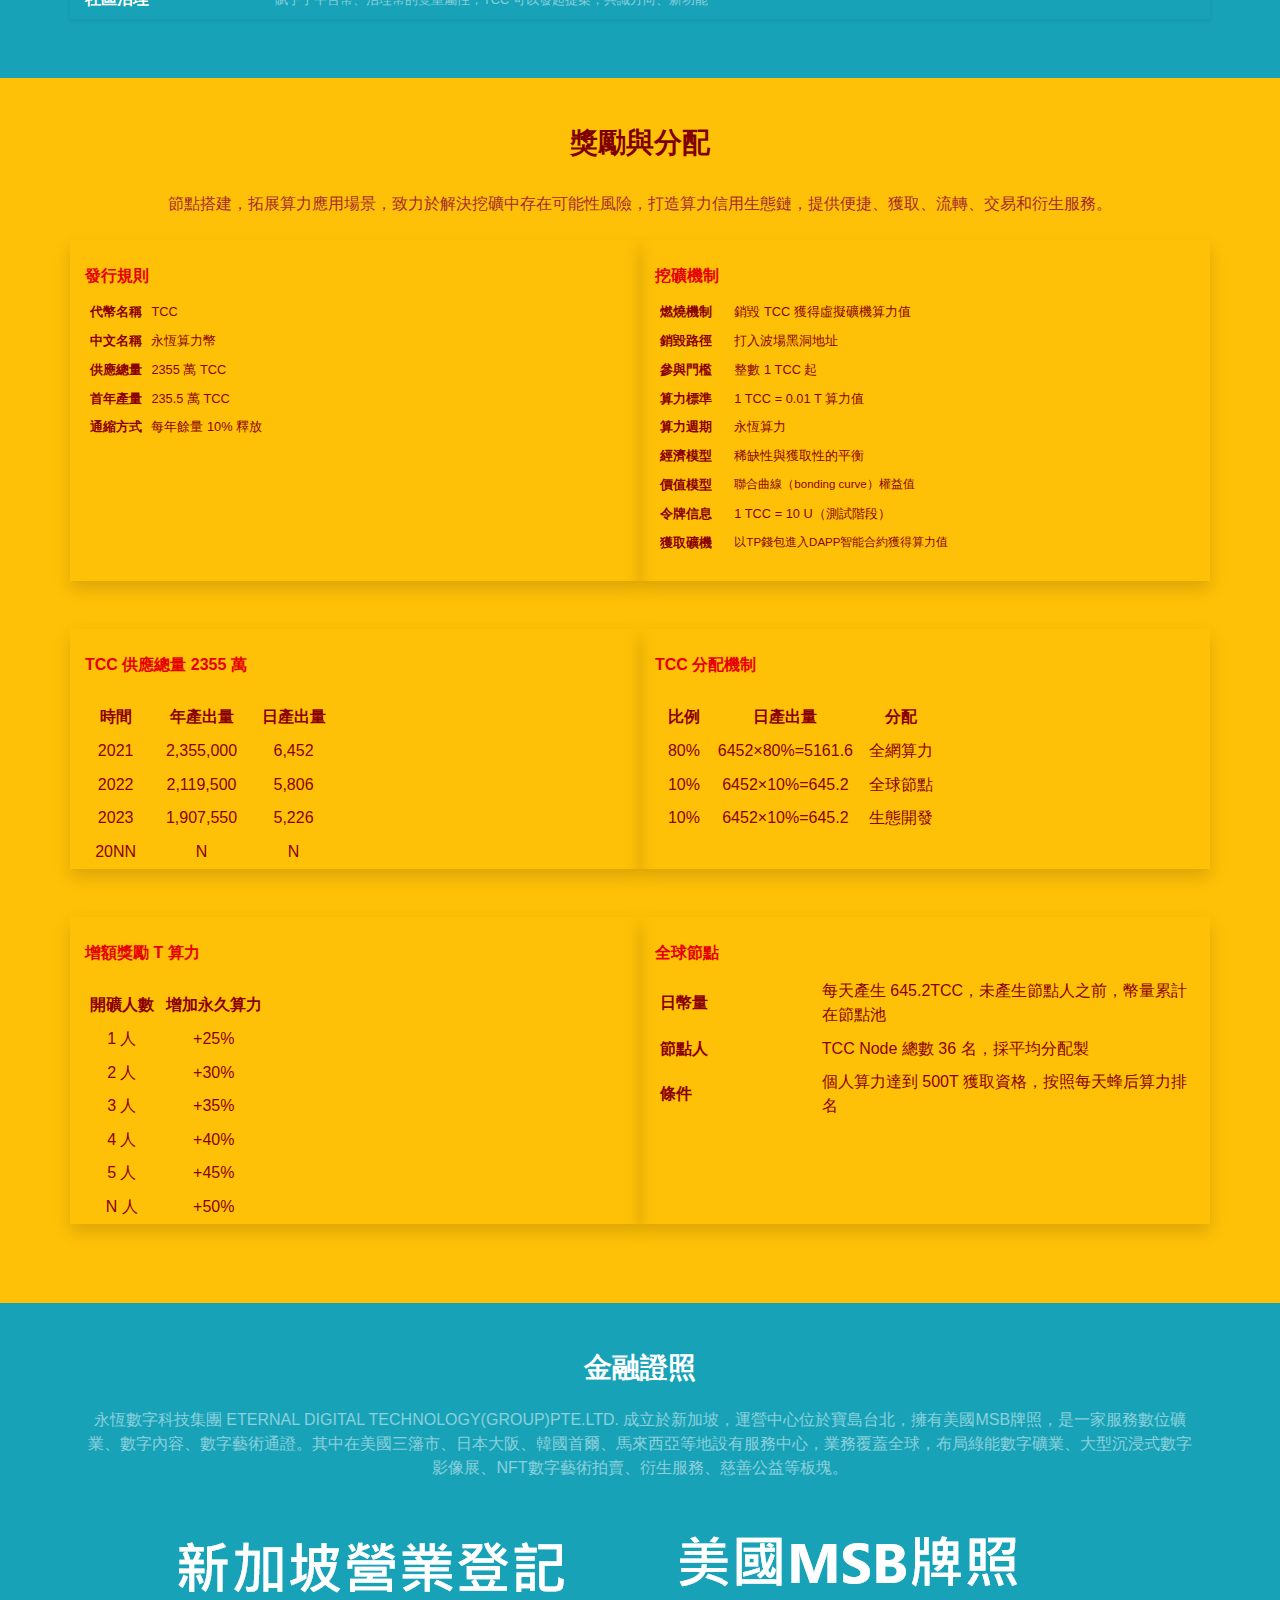
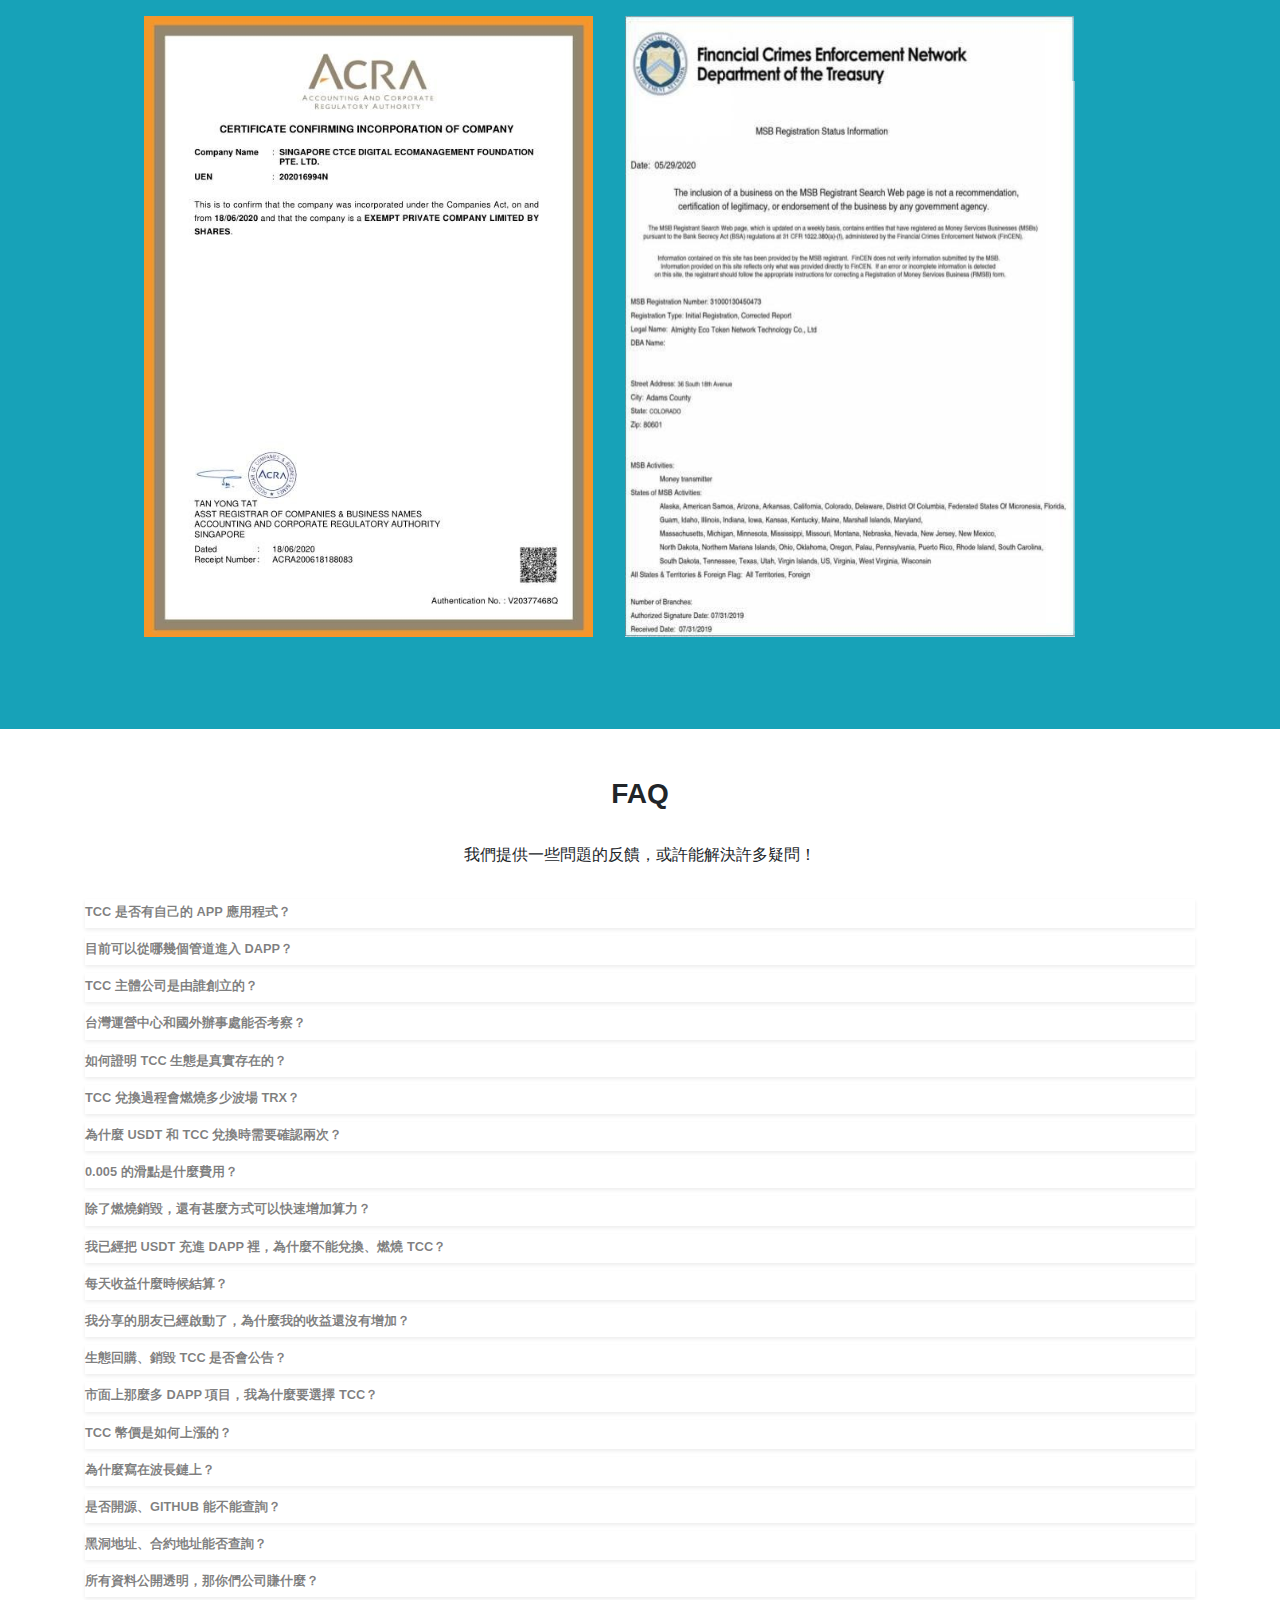
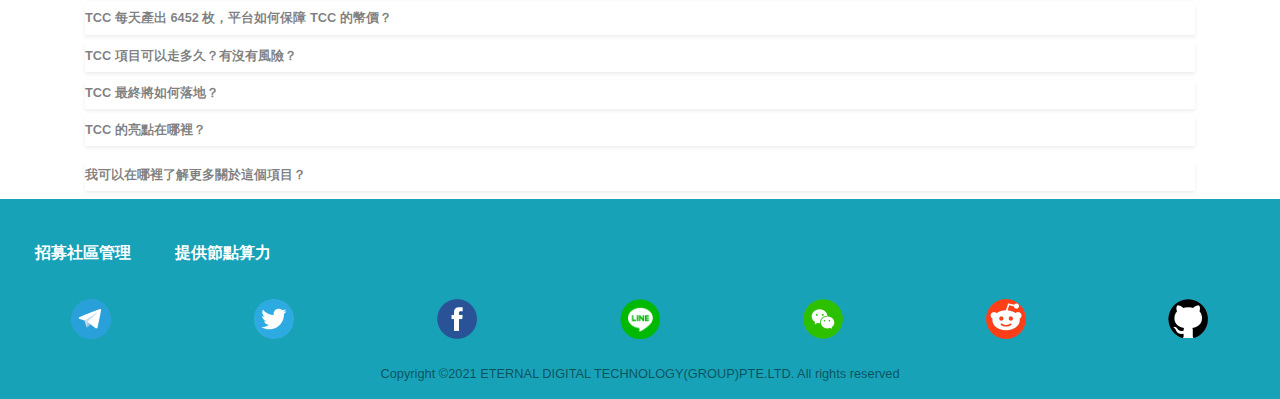
==== commit 5bf0394d: "Add files via upload" ====
--- a/index.html
+++ b/index.html
@@ -187,10 +187,10 @@
 			</div>
 			
 			<div class="row pt-4 pb-4">
-				<div class="col-12 col-lg-6 pt-4 shadow" style="color:#B8860B">
+				<div class="col-12 col-lg-6 pt-4 shadow" style="color:#8B0000">
 					<table class="table-sm table-responsive pb-4">
 						<thead>
-							<div class="font-weight-bold" style="color:#996B1F">發行規則</div>
+							<div class="font-weight-bold" style="color:#E60000">發行規則</div>
 							<tr class="text-center">
 							  <th style="width:25%" scope="col"></th>
 							  <th style="width:75%" scope="col"></th>
@@ -221,10 +221,10 @@
 					</table>
 				</div>
 				
-				<div class="col-12 col-lg-6 pt-4 shadow" style="color:#B8860B">
+				<div class="col-12 col-lg-6 pt-4 shadow" style="color:#8B0000">
 					<table class="table-sm table-responsive pb-4">
 						<thead>
-							<div class="font-weight-bold" style="color:#996B1F">挖礦機制</div>
+							<div class="font-weight-bold" style="color:#E60000">挖礦機制</div>
 							<tr class="text-center">
 							  <th style="width:25%" scope="col"></th>
 							  <th style="width:75%" scope="col"></th>
@@ -273,10 +273,10 @@
 			</div>
 			
 			<div class="row pt-4 pb-4">
-				<div class="col-12 col-lg-6 pt-4 shadow" style="color:#B8860B">
+				<div class="col-12 col-lg-6 pt-4 shadow" style="color:#8B0000">
 					<table class="table-sm table-responsive">
 						<thead>
-							<div class="font-weight-bold pb-4" style="color:#996B1F">TCC 供應總量 2355 萬</div>
+							<div class="font-weight-bold pb-4" style="color:#E60000">TCC 供應總量 2355 萬</div>
 							<tr class="text-center">
 							  <th style="width:25%" scope="col">時間</th>
 							  <th style="width:45%" scope="col">年產出量</th>
@@ -308,10 +308,10 @@
 					</table>
 				</div>
 				
-				<div class="col-12 col-lg-6 pt-4 shadow" style="color:#B8860B">
+				<div class="col-12 col-lg-6 pt-4 shadow" style="color:#8B0000">
 					<table class="table-sm table-responsive">
 						<thead>
-							<div class="font-weight-bold pb-4" style="color:#996B1F">TCC 分配機制</div>
+							<div class="font-weight-bold pb-4" style="color:#E60000">TCC 分配機制</div>
 							<tr class="text-center">
 							  <th style="width:20%" scope="col">比例</th>
 							  <th style="width:50%" scope="col">日產出量</th>
@@ -341,10 +341,10 @@
 				
 				
 			<div class="row pt-4 pb-4">	
-				<div class="col-12 col-lg-6 pt-4 shadow" style="color:#B8860B">
+				<div class="col-12 col-lg-6 pt-4 shadow" style="color:#8B0000">
 					<table class="table-sm table-responsive">
 						<thead>
-							<div class="font-weight-bold pb-4" style="color:#996B1F">增額獎勵 T 算力</div>
+							<div class="font-weight-bold pb-4" style="color:#E60000">增額獎勵 T 算力</div>
 							<tr class="text-center">
 							  <th style="width:40%" scope="col">開礦人數</th>
 							  <th style="width:60%" scope="col">增加永久算力</th>
@@ -379,10 +379,10 @@
 					</table>
 				</div>
 				
-				<div class="col-12 col-lg-6 pt-4 shadow" style="color:#B8860B">
+				<div class="col-12 col-lg-6 pt-4 shadow" style="color:#8B0000">
 					<table class="table-sm table-responsive pb-4">
 						<thead>
-							<div class="font-weight-bold" style="color:#996B1F">全球節點</div>
+							<div class="font-weight-bold" style="color:#E60000">全球節點</div>
 							<tr class="text-center">
 							  <th style="width:30%" scope="col"></th>
 							  <th style="width:70%" scope="col"></th>
@@ -439,7 +439,7 @@
 						</a>
 					</div>
 					<div class="collapse bg-light text-dark-50 pt-2" aria-labelledby="HH1" data-parent="#accordionExample" id="CC1">
-						<div class="ml-4">TCC 是建設在波場公鏈上的 DAPP，沒有中心化應用程式。</div>
+						<div class="ml-4"><small>TCC 是建設在波場公鏈上的 DAPP，沒有中心化應用程式。</small></div>
 					</div>
 				</div>
 				<div class="my-2">
@@ -489,7 +489,7 @@
 						</a>
 					</div>
 					<div class="collapse bg-light text-dark-50 pt-2" aria-labelledby="HH6" data-parent="#accordionExample" id="CC6">
-						<div class="ml-4"><small>每一筆交易所燃燒的 GAS 費，會依照不同時的時段網路擁堵情狀而變化。</small></div>
+						<div class="ml-4"><small>每一筆交易所燃燒的 GAS 費，會依照不同時的時段網路擁堵情況而變化。</small></div>
 					</div>
 				</div>
 				<div class="my-2">
@@ -668,21 +668,21 @@
 							<h6><small class="font-weight-bold">我可以在哪裡了解更多關於這個項目？</small></h6>
 						</a>
 					</div>
-					<div class="collapse bg-light text-dark-50 pb-2" aria-labelledby="HH24" data-parent="#accordionExample" id="CC24">
+					<div class="collapse bg-light text-dark-50" aria-labelledby="HH24" data-parent="#accordionExample" id="CC24">
 						<div class="ml-4"><small>
 							項目目前在以下的社交或社群互動，歡迎加入！<br><br>
-							Telegram 電報社群<br>
+							<b>Telegram 電報社群</b><br>
 							TCC全球社區(中國)<br>
 							https://t.me/tccnode_cn<br><br>
 							TCC全球社區(台北)<br>
 							https://t.me/tccnode_official<br><br>
-							FaceBook 永恆算力海外社區(社群)<br>
+							<b>FaceBook 永恆算力海外社區(社群)</b><br>
 							https://www.facebook.com/groups/866017100721712<br><br>
-							Twitter 推特社交<br>
+							<b>Twitter 推特社交</b><br>
 							https://twitter.com/tccnode<br><br>
-							Line 賴社群(台北、日本)<br>
+							<b>Line 賴社群(台北、日本)</b><br>
 							https://line.me/ti/p/mNh9DV09Bd<br><br>	
-							Reddit 紅迪社交投票<br>
+							<b>Reddit 紅迪社交投票</b><br>
 							https://reddit/u/tccnode<br><br></small>
 						</div>
 					</div>
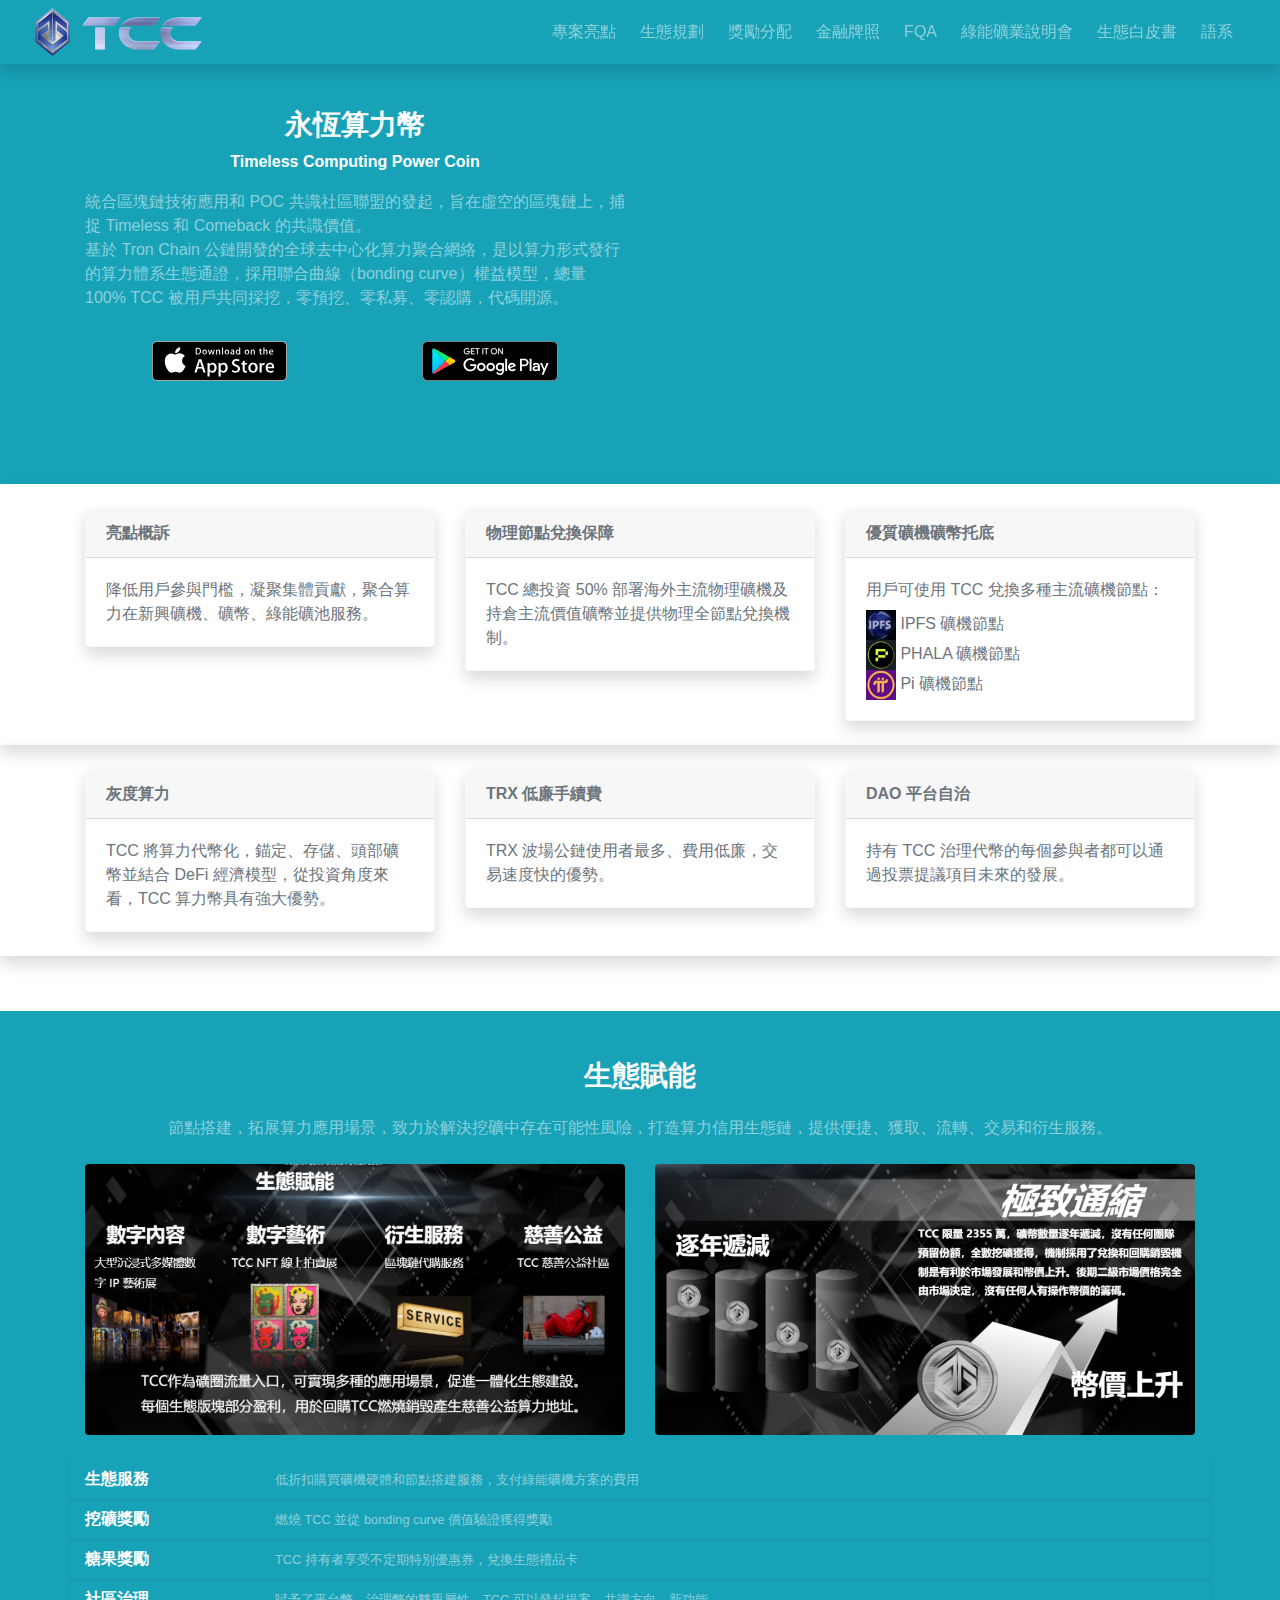
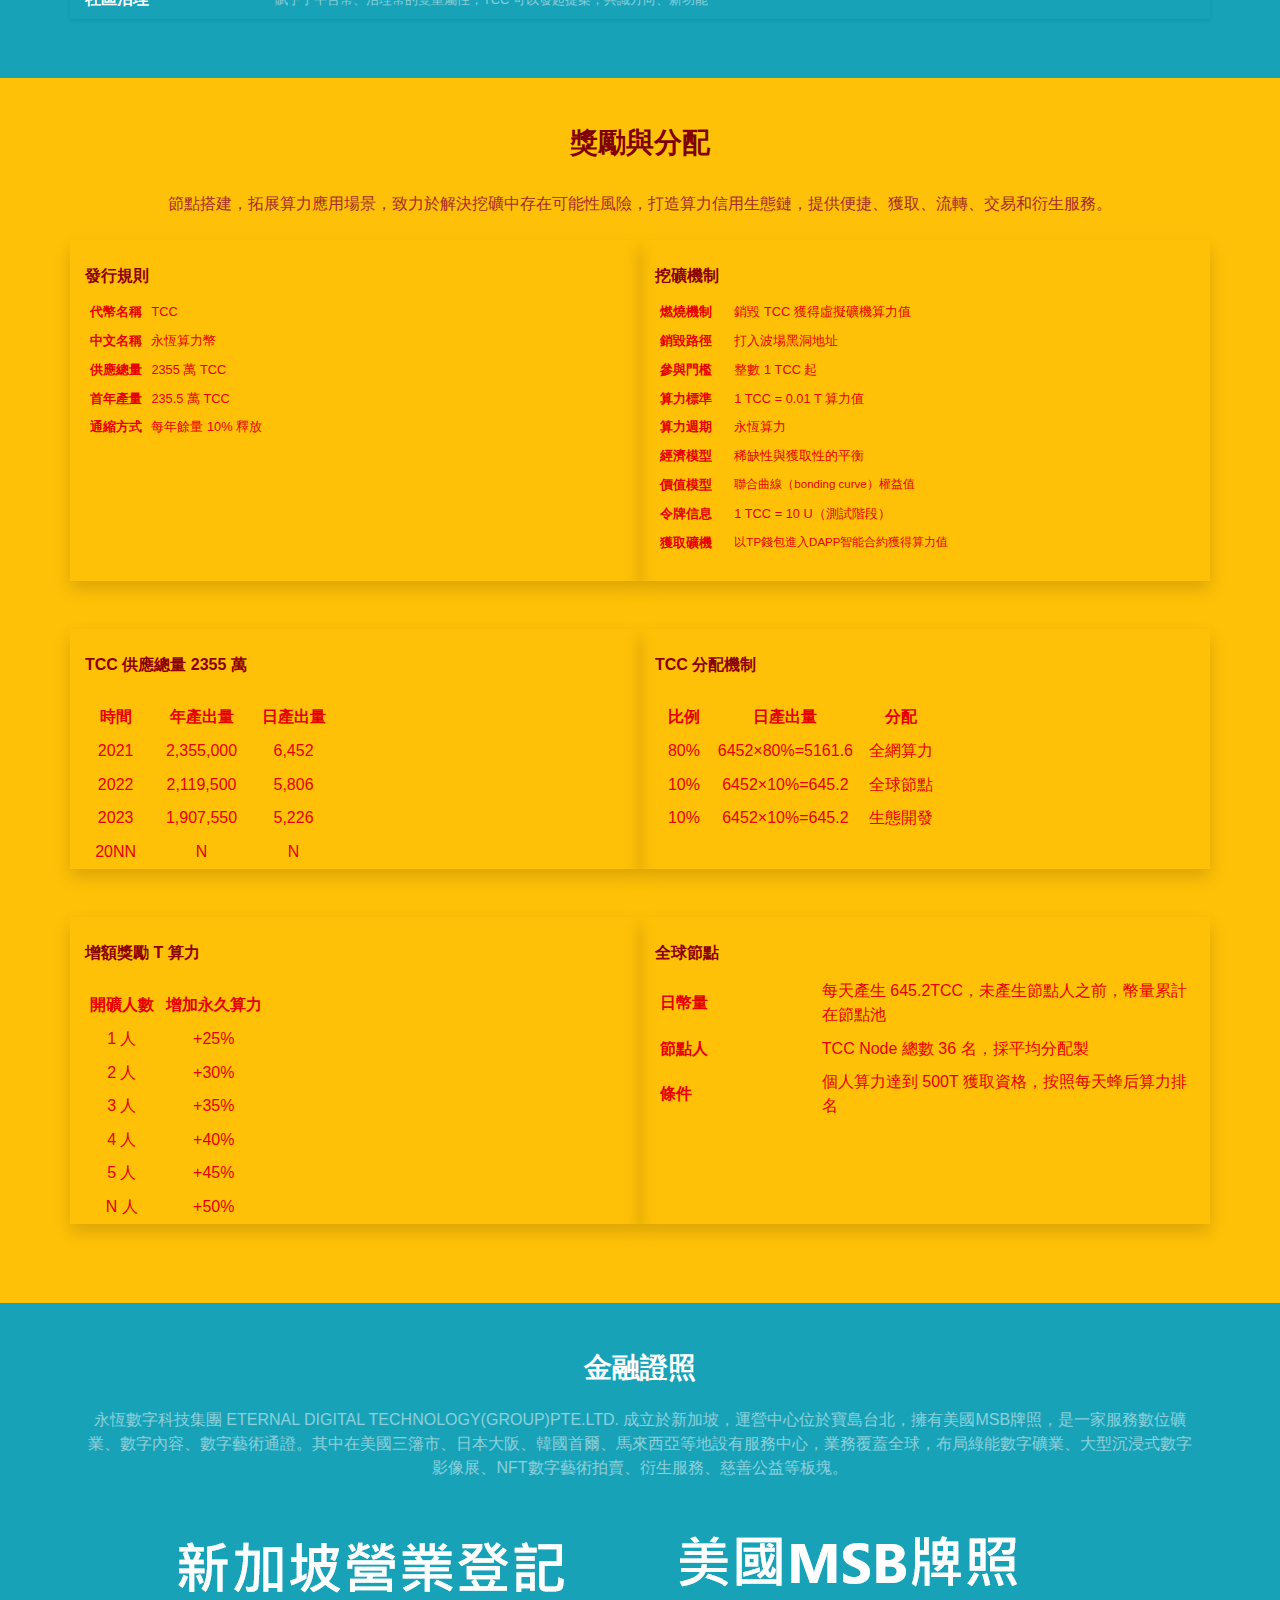
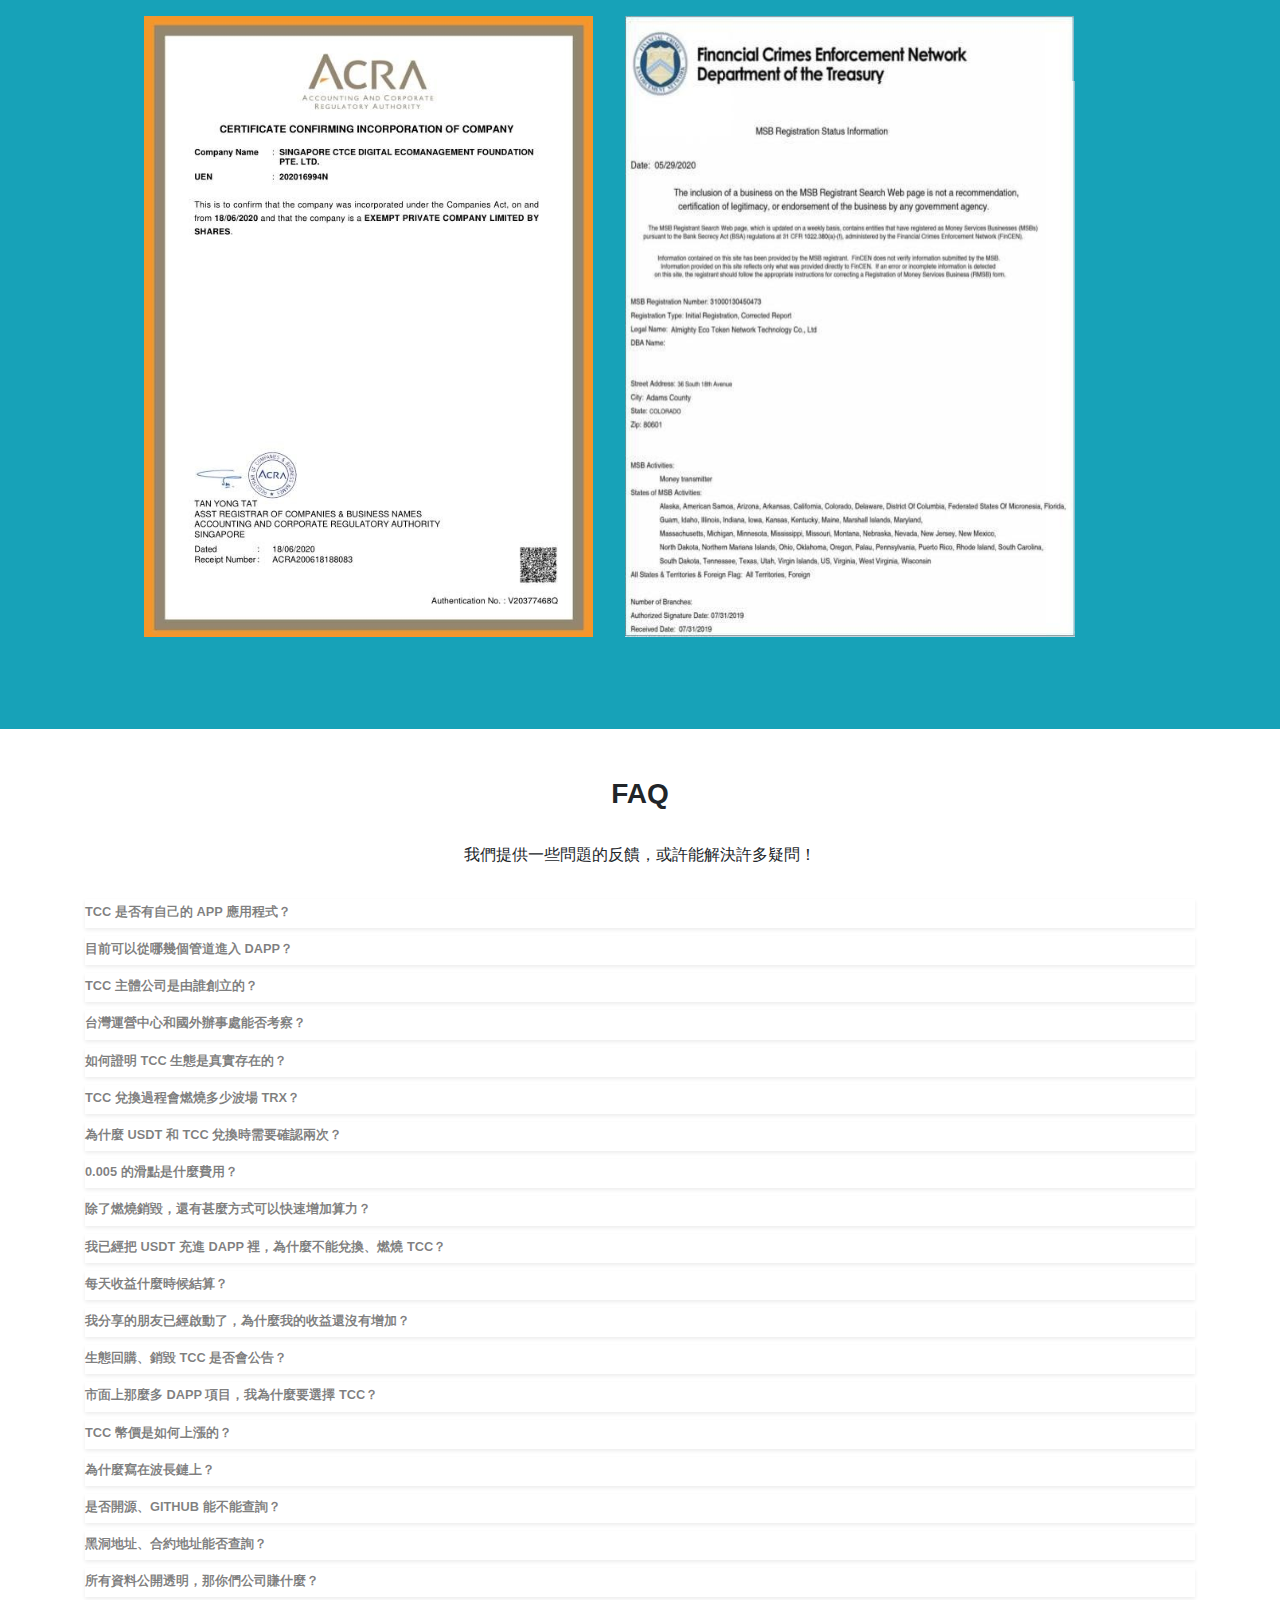
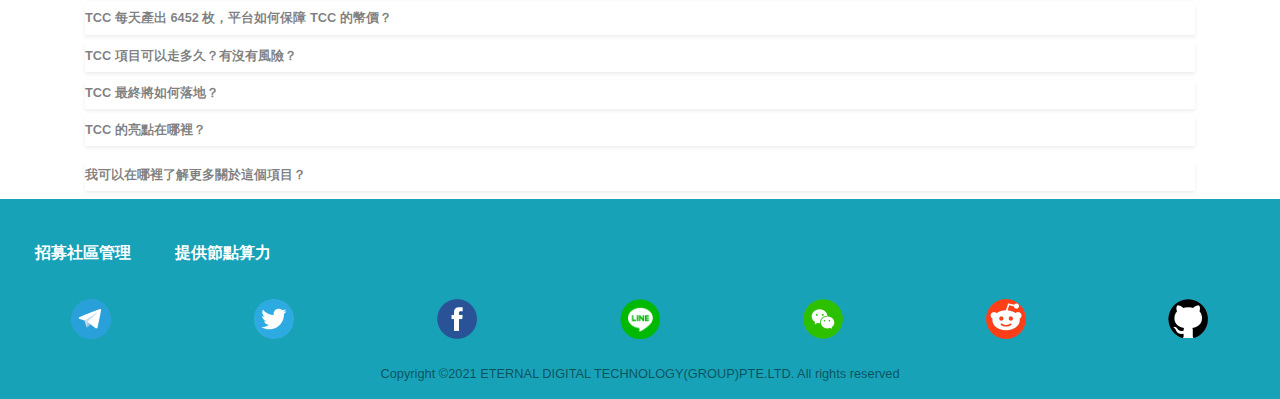
==== commit 0bc33666: "Add files via upload" ====
--- a/index.html
+++ b/index.html
@@ -187,10 +187,10 @@
 			</div>
 			
 			<div class="row pt-4 pb-4">
-				<div class="col-12 col-lg-6 pt-4 shadow" style="color:#8B0000">
+				<div class="col-12 col-lg-6 pt-4 shadow" style="color:#E60000">
 					<table class="table-sm table-responsive pb-4">
 						<thead>
-							<div class="font-weight-bold" style="color:#E60000">發行規則</div>
+							<div class="font-weight-bold" style="color:#8B0000">發行規則</div>
 							<tr class="text-center">
 							  <th style="width:25%" scope="col"></th>
 							  <th style="width:75%" scope="col"></th>
@@ -221,10 +221,10 @@
 					</table>
 				</div>
 				
-				<div class="col-12 col-lg-6 pt-4 shadow" style="color:#8B0000">
+				<div class="col-12 col-lg-6 pt-4 shadow" style="color:#E60000">
 					<table class="table-sm table-responsive pb-4">
 						<thead>
-							<div class="font-weight-bold" style="color:#E60000">挖礦機制</div>
+							<div class="font-weight-bold" style="color:#8B0000">挖礦機制</div>
 							<tr class="text-center">
 							  <th style="width:25%" scope="col"></th>
 							  <th style="width:75%" scope="col"></th>
@@ -273,10 +273,10 @@
 			</div>
 			
 			<div class="row pt-4 pb-4">
-				<div class="col-12 col-lg-6 pt-4 shadow" style="color:#8B0000">
+				<div class="col-12 col-lg-6 pt-4 shadow" style="color:#E60000">
 					<table class="table-sm table-responsive">
 						<thead>
-							<div class="font-weight-bold pb-4" style="color:#E60000">TCC 供應總量 2355 萬</div>
+							<div class="font-weight-bold pb-4" style="color:#8B0000">TCC 供應總量 2355 萬</div>
 							<tr class="text-center">
 							  <th style="width:25%" scope="col">時間</th>
 							  <th style="width:45%" scope="col">年產出量</th>
@@ -308,10 +308,10 @@
 					</table>
 				</div>
 				
-				<div class="col-12 col-lg-6 pt-4 shadow" style="color:#8B0000">
+				<div class="col-12 col-lg-6 pt-4 shadow" style="color:#E60000">
 					<table class="table-sm table-responsive">
 						<thead>
-							<div class="font-weight-bold pb-4" style="color:#E60000">TCC 分配機制</div>
+							<div class="font-weight-bold pb-4" style="color:#8B0000">TCC 分配機制</div>
 							<tr class="text-center">
 							  <th style="width:20%" scope="col">比例</th>
 							  <th style="width:50%" scope="col">日產出量</th>
@@ -341,10 +341,10 @@
 				
 				
 			<div class="row pt-4 pb-4">	
-				<div class="col-12 col-lg-6 pt-4 shadow" style="color:#8B0000">
+				<div class="col-12 col-lg-6 pt-4 shadow" style="color:#E60000">
 					<table class="table-sm table-responsive">
 						<thead>
-							<div class="font-weight-bold pb-4" style="color:#E60000">增額獎勵 T 算力</div>
+							<div class="font-weight-bold pb-4" style="color:#8B0000">增額獎勵 T 算力</div>
 							<tr class="text-center">
 							  <th style="width:40%" scope="col">開礦人數</th>
 							  <th style="width:60%" scope="col">增加永久算力</th>
@@ -379,10 +379,10 @@
 					</table>
 				</div>
 				
-				<div class="col-12 col-lg-6 pt-4 shadow" style="color:#8B0000">
+				<div class="col-12 col-lg-6 pt-4 shadow" style="color:#E60000">
 					<table class="table-sm table-responsive pb-4">
 						<thead>
-							<div class="font-weight-bold" style="color:#E60000">全球節點</div>
+							<div class="font-weight-bold" style="color:#8B0000">全球節點</div>
 							<tr class="text-center">
 							  <th style="width:30%" scope="col"></th>
 							  <th style="width:70%" scope="col"></th>
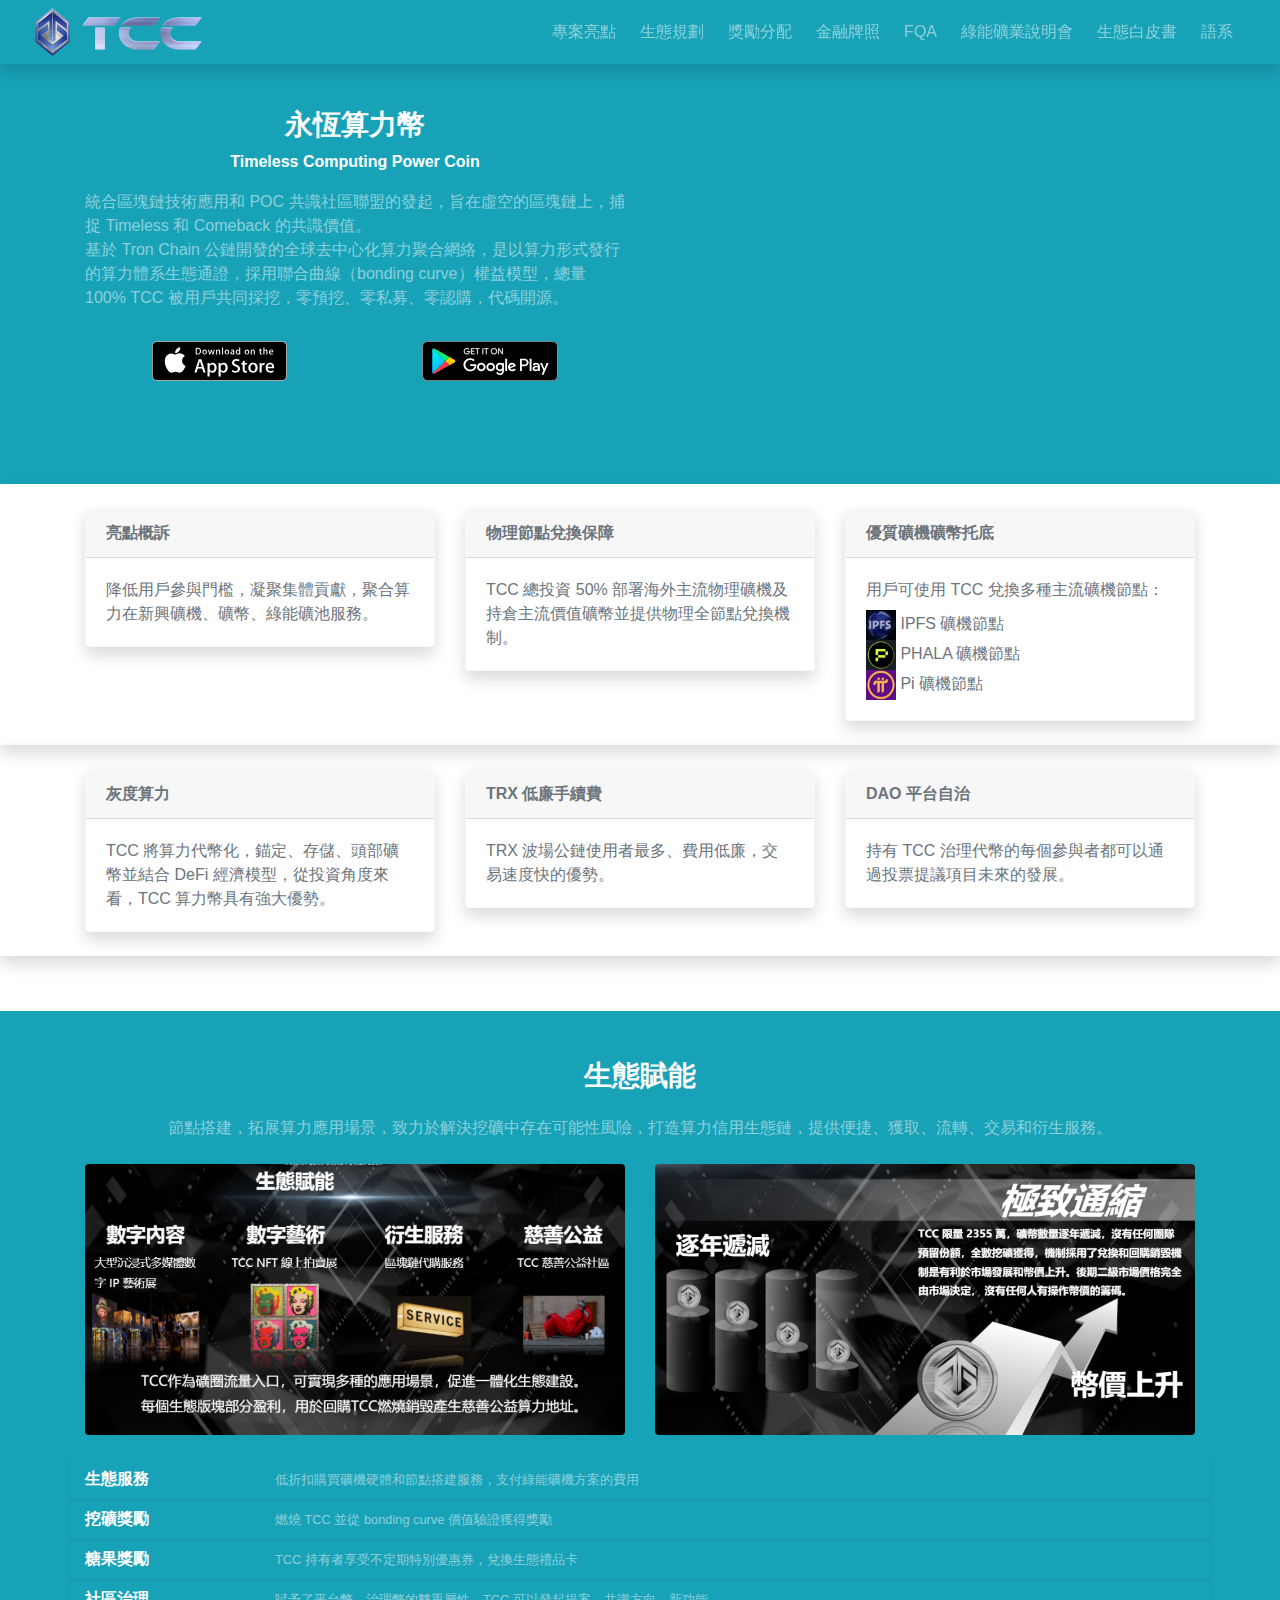
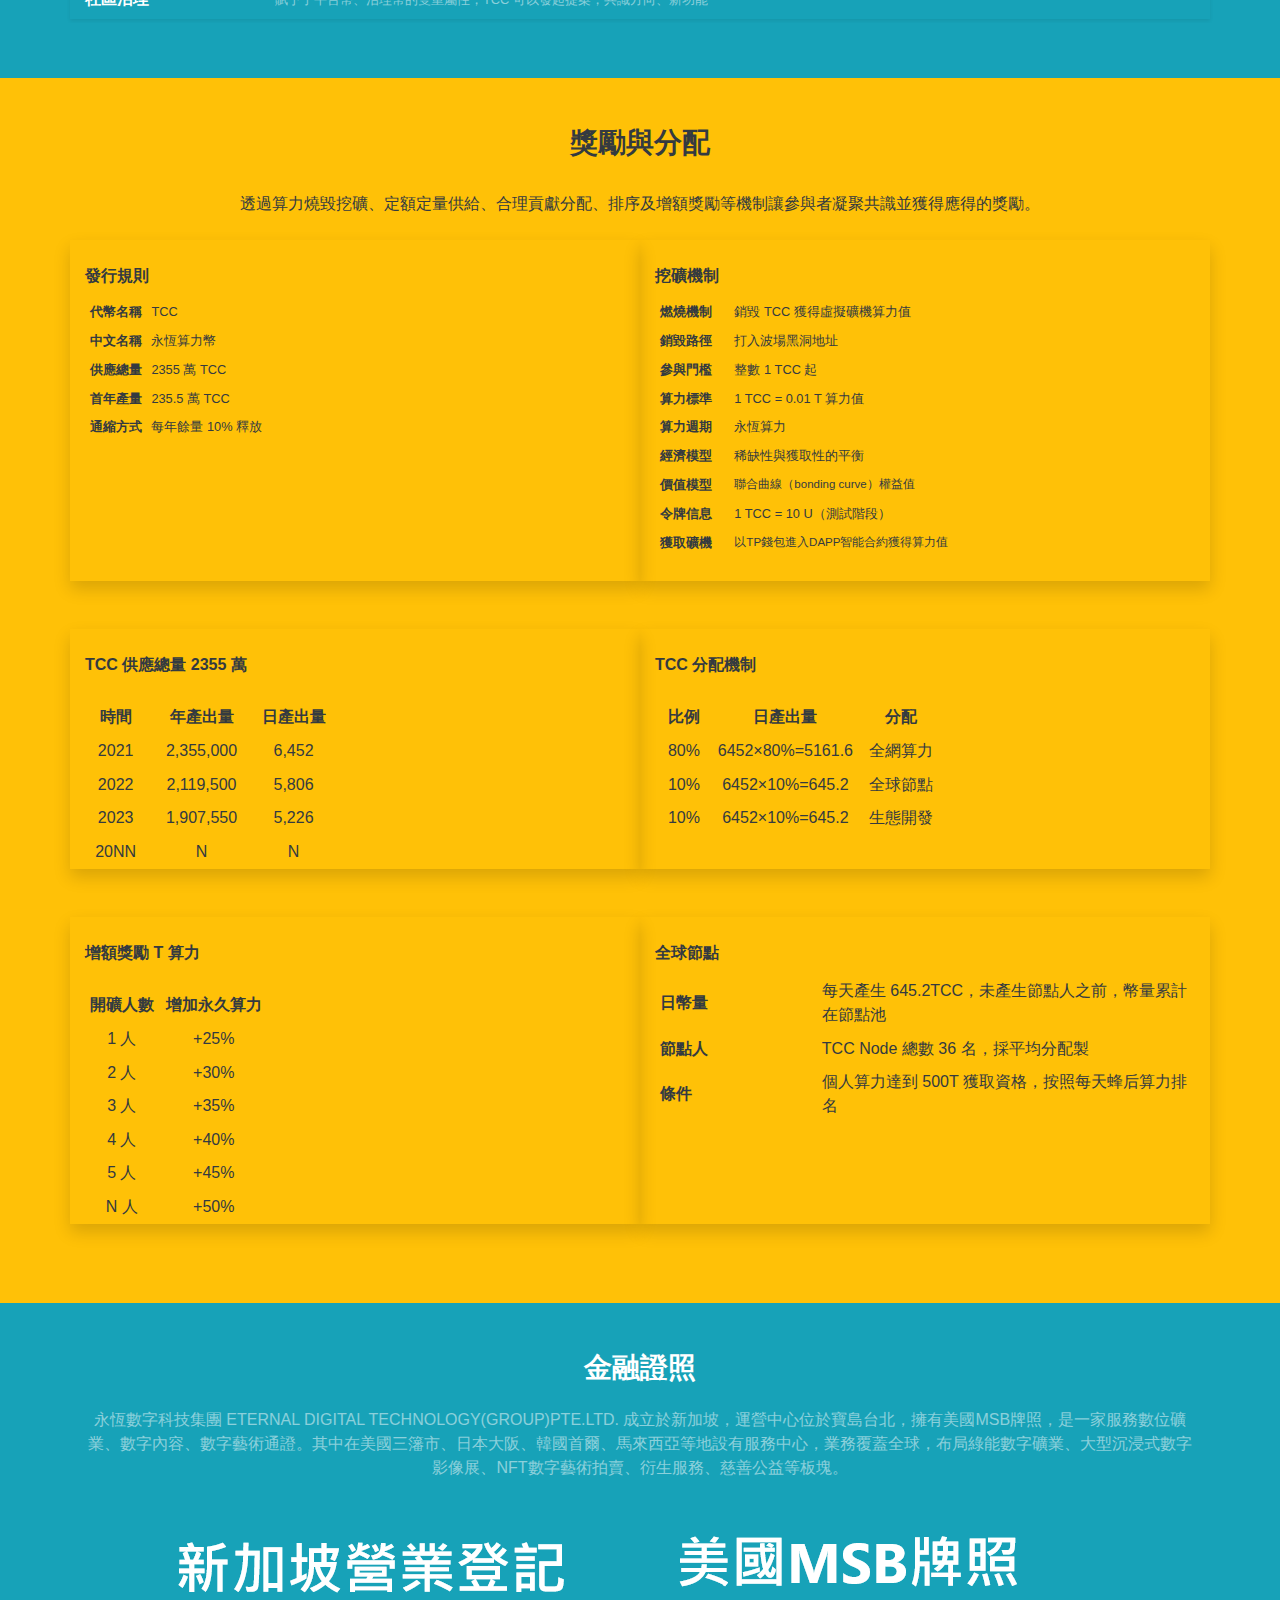
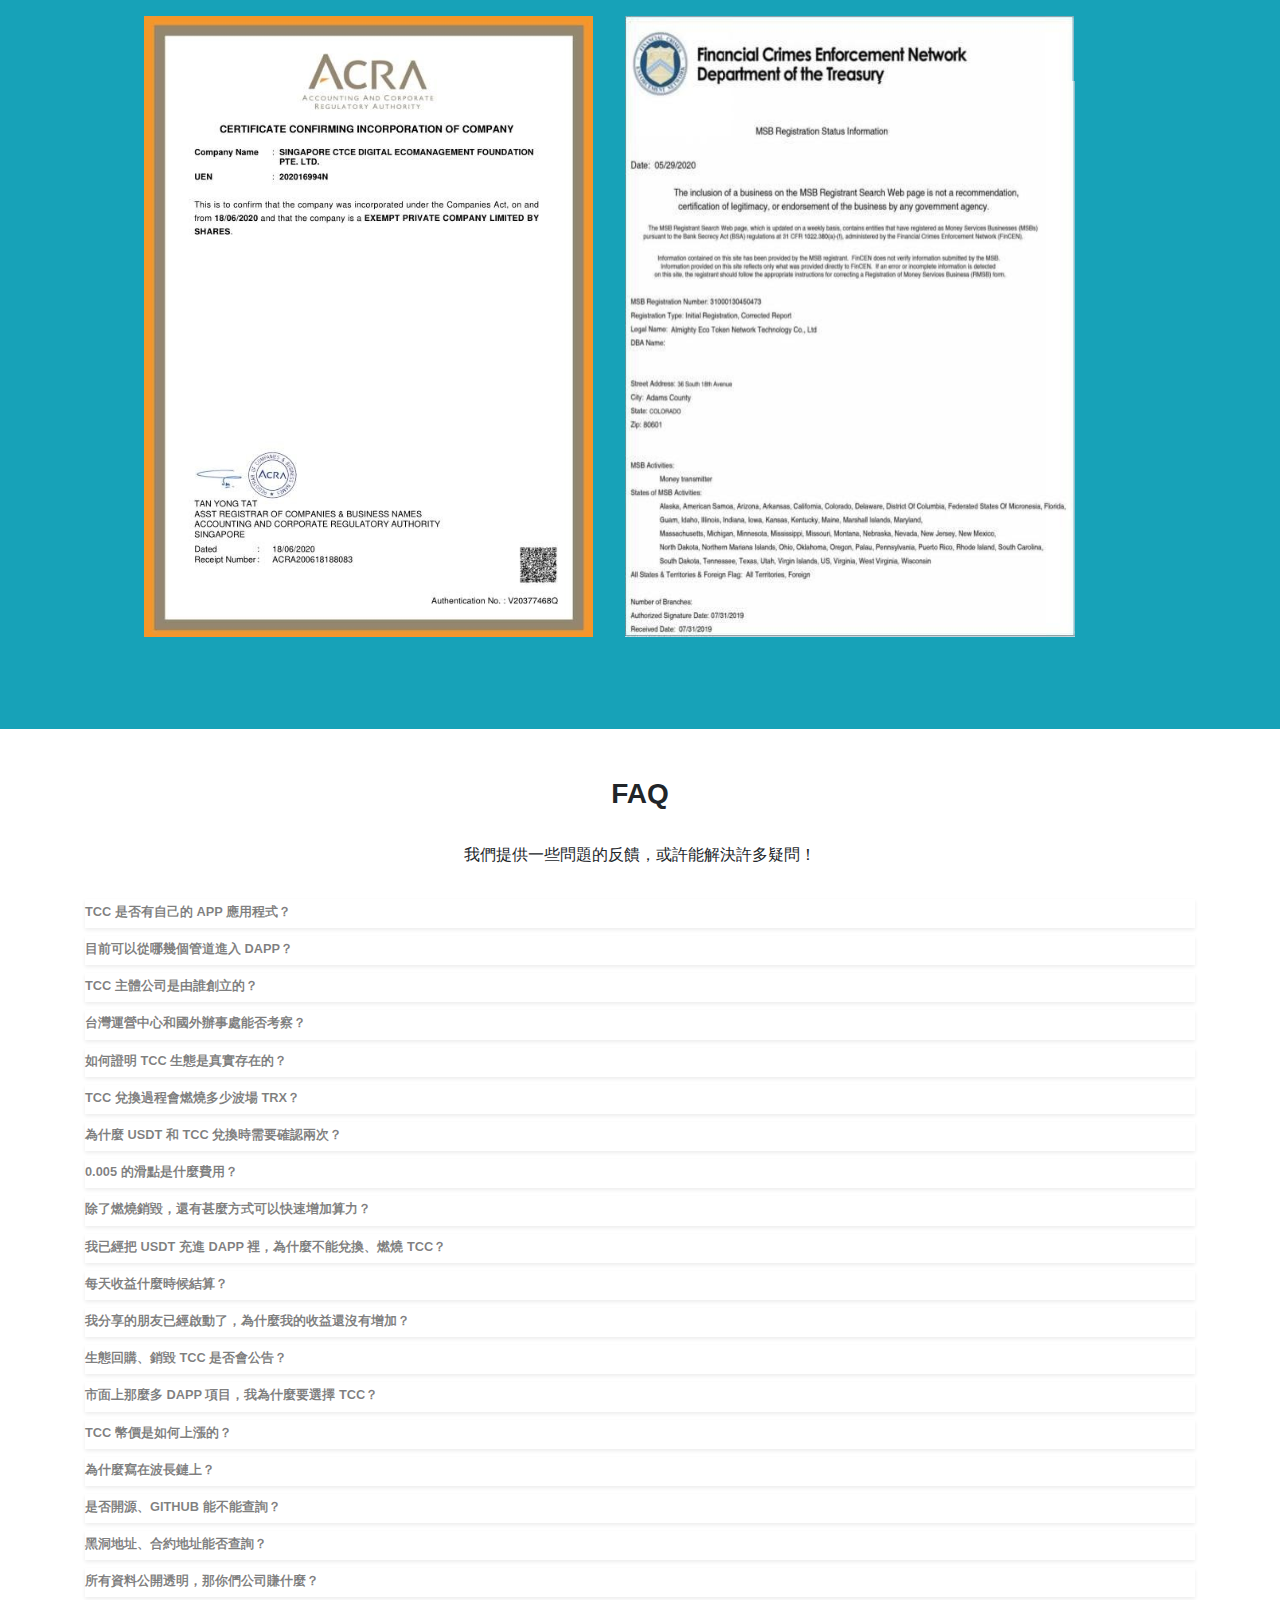
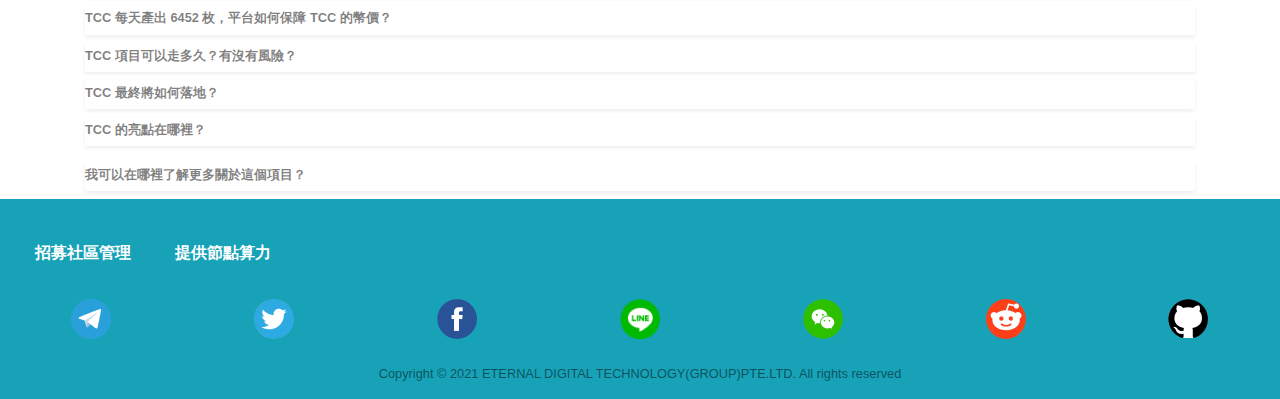
==== commit 5ea61f48: "Add files via upload" ====
--- a/index.html
+++ b/index.html
@@ -179,18 +179,18 @@
 	</section>
 	
 	<div class="bg-info" style="height:55px" id="RewardDistribution"></div>
-	<section class="pt-4 bg-warning">
+	<section class="pt-4 bg-warning text-dark">
 		<div class="container">
 			<div class="text-center mt-4">
-				<h3 class="font-weight-bold" style="color:#800000">獎勵與分配</h3>
-				<div class="pt-4" style="color:#A52A2A">節點搭建，拓展算力應用場景，致力於解決挖礦中存在可能性風險，打造算力信用生態鏈，提供便捷、獲取、流轉、交易和衍生服務。</div>
+				<h3 class="font-weight-bold">獎勵與分配</h3>
+				<div class="pt-4">透過算力燒毀挖礦、定額定量供給、合理貢獻分配、排序及增額獎勵等機制讓參與者凝聚共識並獲得應得的獎勵。</div>
 			</div>
 			
 			<div class="row pt-4 pb-4">
-				<div class="col-12 col-lg-6 pt-4 shadow" style="color:#E60000">
+				<div class="col-12 col-lg-6 pt-4 shadow">
 					<table class="table-sm table-responsive pb-4">
 						<thead>
-							<div class="font-weight-bold" style="color:#8B0000">發行規則</div>
+							<div class="font-weight-bold">發行規則</div>
 							<tr class="text-center">
 							  <th style="width:25%" scope="col"></th>
 							  <th style="width:75%" scope="col"></th>
@@ -221,10 +221,10 @@
 					</table>
 				</div>
 				
-				<div class="col-12 col-lg-6 pt-4 shadow" style="color:#E60000">
+				<div class="col-12 col-lg-6 pt-4 shadow" >
 					<table class="table-sm table-responsive pb-4">
 						<thead>
-							<div class="font-weight-bold" style="color:#8B0000">挖礦機制</div>
+							<div class="font-weight-bold" >挖礦機制</div>
 							<tr class="text-center">
 							  <th style="width:25%" scope="col"></th>
 							  <th style="width:75%" scope="col"></th>
@@ -273,10 +273,10 @@
 			</div>
 			
 			<div class="row pt-4 pb-4">
-				<div class="col-12 col-lg-6 pt-4 shadow" style="color:#E60000">
+				<div class="col-12 col-lg-6 pt-4 shadow" >
 					<table class="table-sm table-responsive">
 						<thead>
-							<div class="font-weight-bold pb-4" style="color:#8B0000">TCC 供應總量 2355 萬</div>
+							<div class="font-weight-bold pb-4" >TCC 供應總量 2355 萬</div>
 							<tr class="text-center">
 							  <th style="width:25%" scope="col">時間</th>
 							  <th style="width:45%" scope="col">年產出量</th>
@@ -308,10 +308,10 @@
 					</table>
 				</div>
 				
-				<div class="col-12 col-lg-6 pt-4 shadow" style="color:#E60000">
+				<div class="col-12 col-lg-6 pt-4 shadow" >
 					<table class="table-sm table-responsive">
 						<thead>
-							<div class="font-weight-bold pb-4" style="color:#8B0000">TCC 分配機制</div>
+							<div class="font-weight-bold pb-4" >TCC 分配機制</div>
 							<tr class="text-center">
 							  <th style="width:20%" scope="col">比例</th>
 							  <th style="width:50%" scope="col">日產出量</th>
@@ -341,10 +341,10 @@
 				
 				
 			<div class="row pt-4 pb-4">	
-				<div class="col-12 col-lg-6 pt-4 shadow" style="color:#E60000">
+				<div class="col-12 col-lg-6 pt-4 shadow" >
 					<table class="table-sm table-responsive">
 						<thead>
-							<div class="font-weight-bold pb-4" style="color:#8B0000">增額獎勵 T 算力</div>
+							<div class="font-weight-bold pb-4" >增額獎勵 T 算力</div>
 							<tr class="text-center">
 							  <th style="width:40%" scope="col">開礦人數</th>
 							  <th style="width:60%" scope="col">增加永久算力</th>
@@ -379,10 +379,10 @@
 					</table>
 				</div>
 				
-				<div class="col-12 col-lg-6 pt-4 shadow" style="color:#E60000">
+				<div class="col-12 col-lg-6 pt-4 shadow" >
 					<table class="table-sm table-responsive pb-4">
 						<thead>
-							<div class="font-weight-bold" style="color:#8B0000">全球節點</div>
+							<div class="font-weight-bold" >全球節點</div>
 							<tr class="text-center">
 							  <th style="width:30%" scope="col"></th>
 							  <th style="width:70%" scope="col"></th>
@@ -731,7 +731,7 @@
 		<a href="https://github.com/tccnode" target="_blank"><img src="logo/github_40.png" /></a>
 		
 	</div>
-	<h6 class="text-black-50 text-center pt-4"><small>Copyright ©2021 ETERNAL DIGITAL TECHNOLOGY(GROUP)PTE.LTD. All rights reserved<small></h6>
+	<h6 class="text-black-50 text-center pt-4"><small>Copyright © 2021 ETERNAL DIGITAL TECHNOLOGY(GROUP)PTE.LTD. All rights reserved<small></h6>
 </footer>
 <section>
 	<a id="gotg" href="https://t.me/tccnode_official" target="_blank"><img src="logo/telegram_40.png"></a>
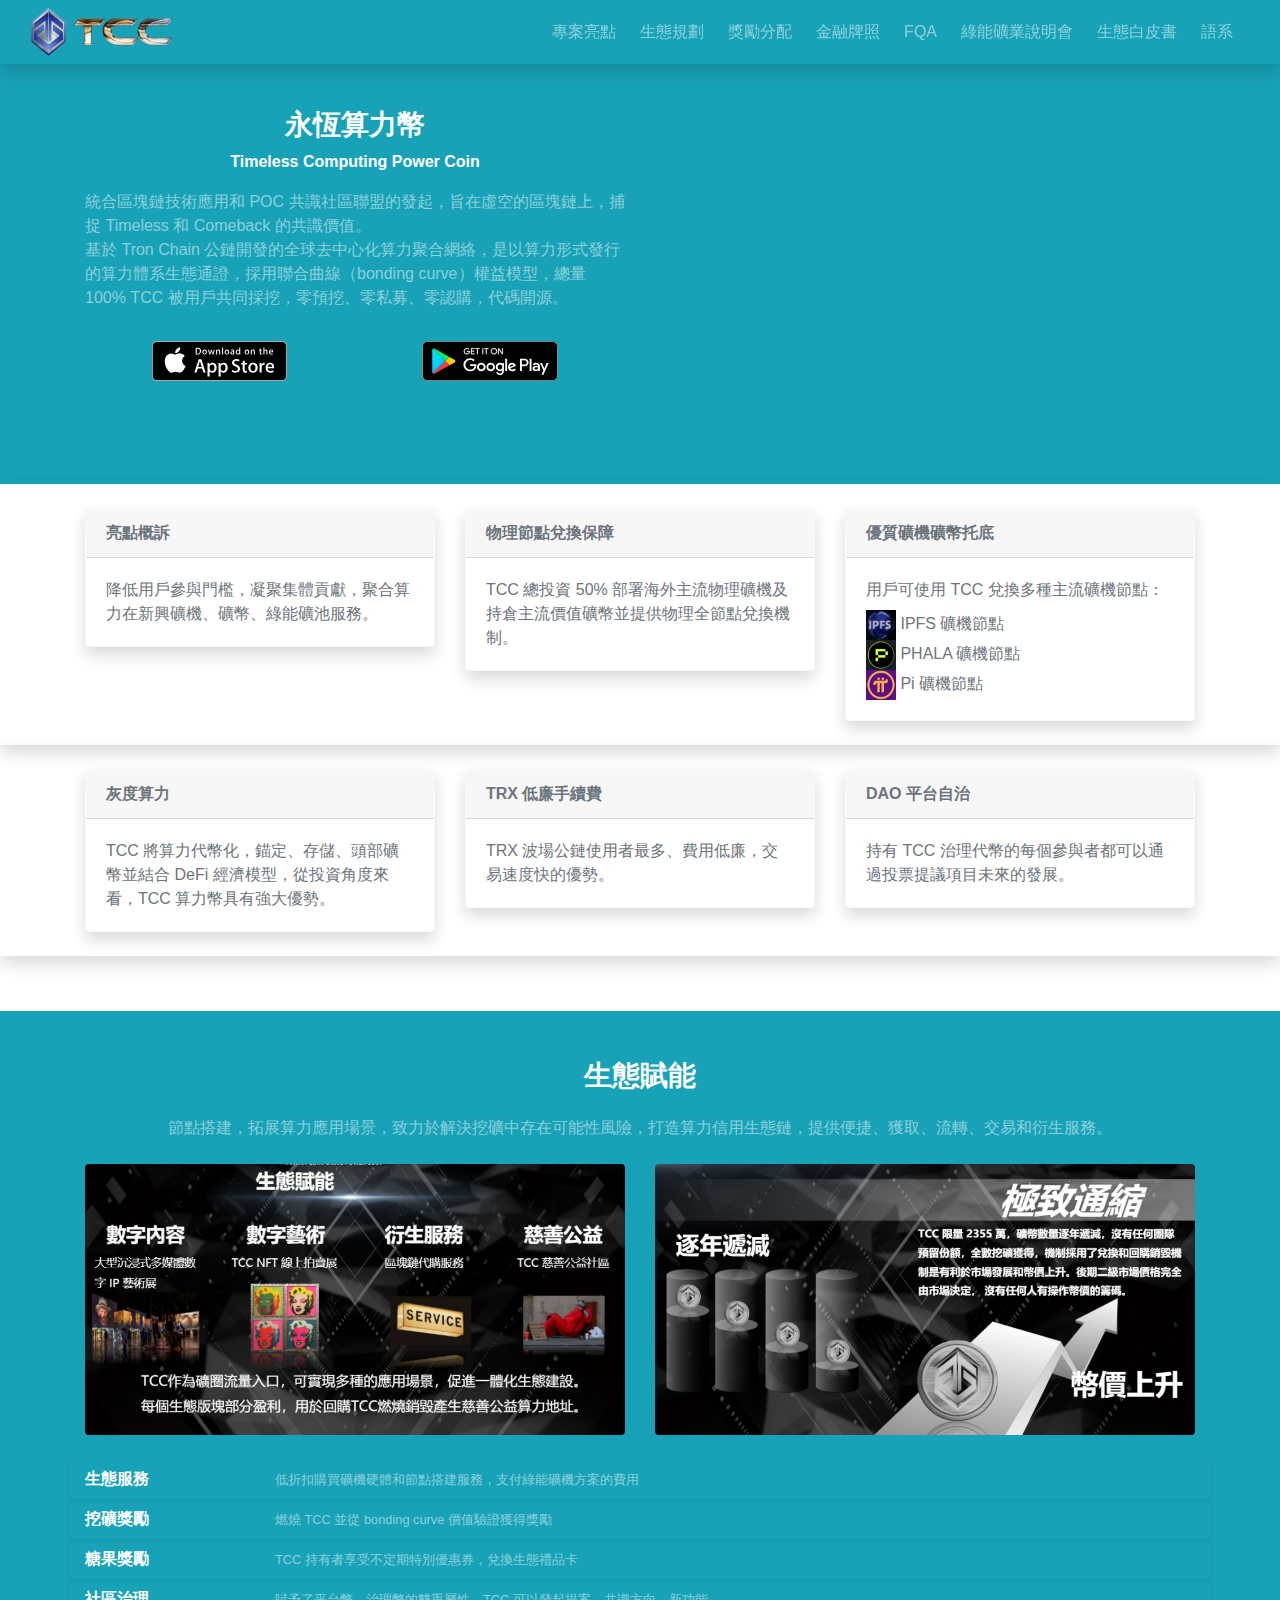
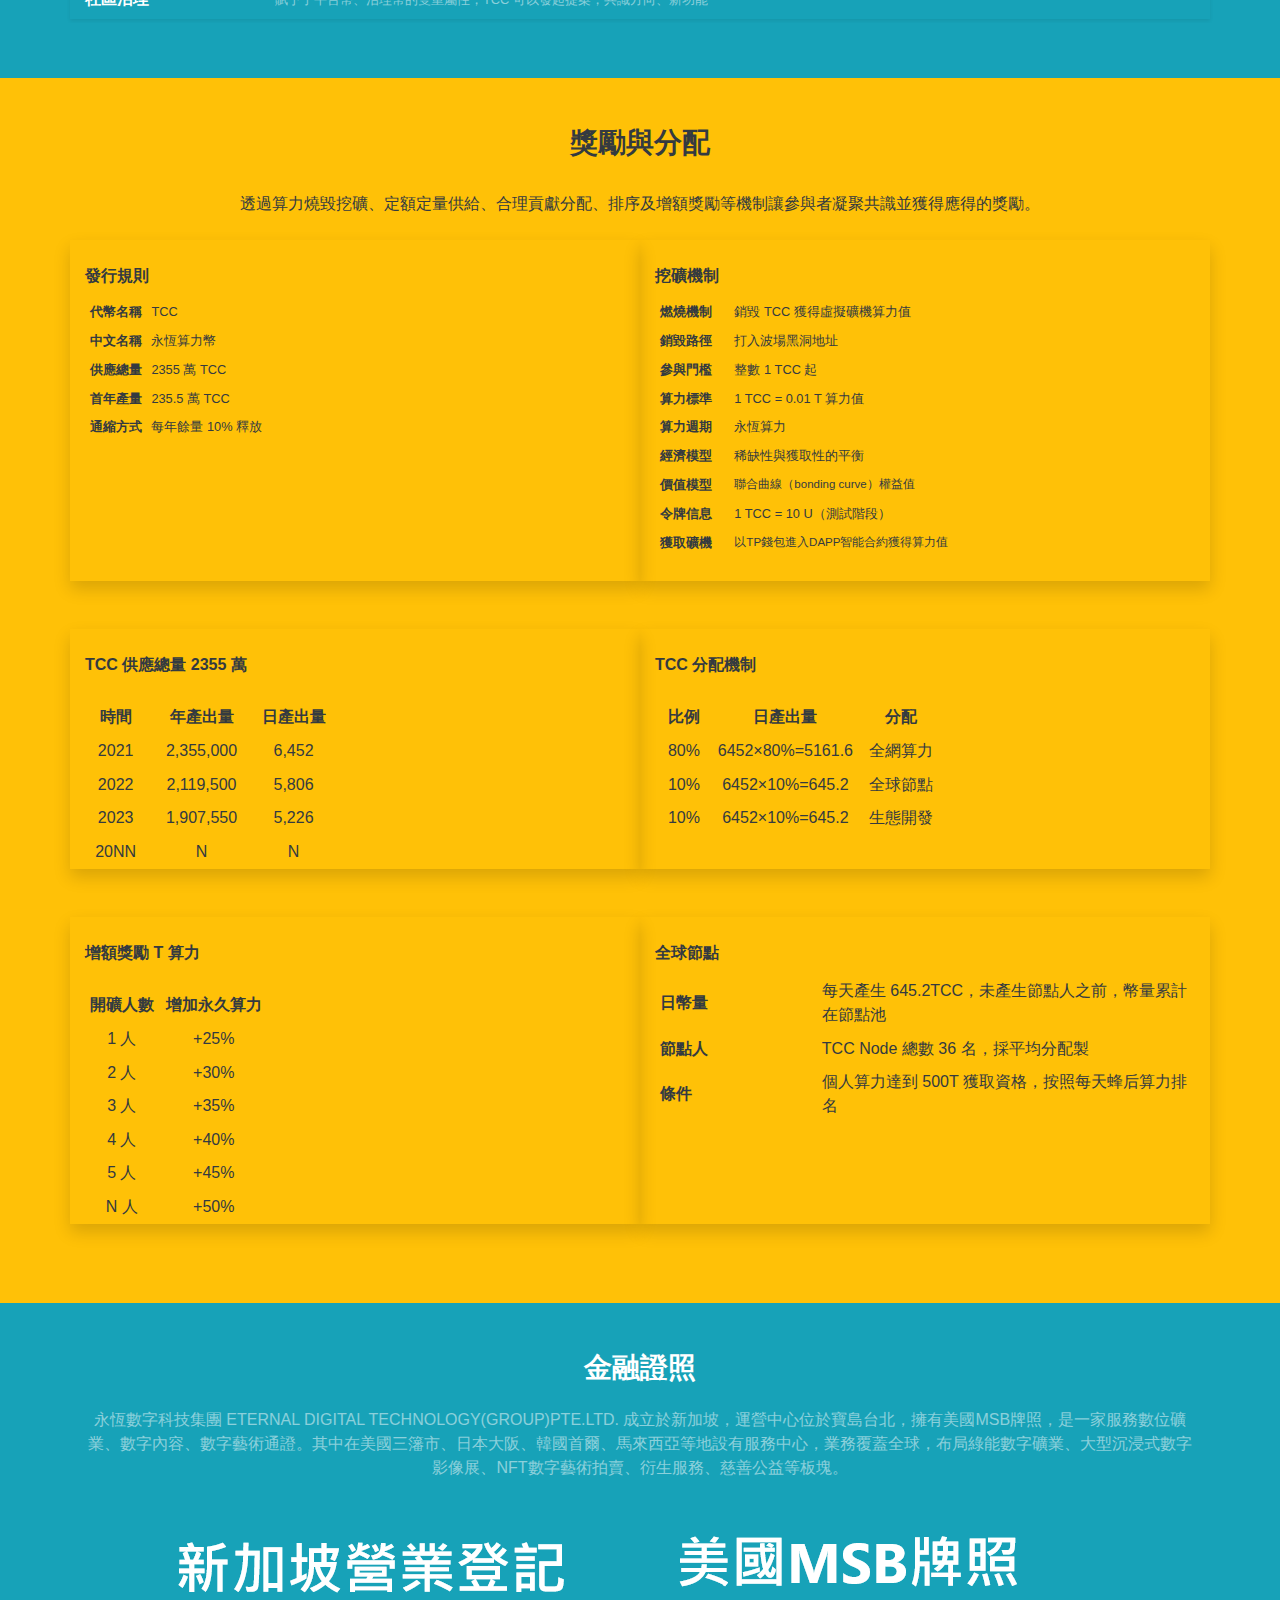
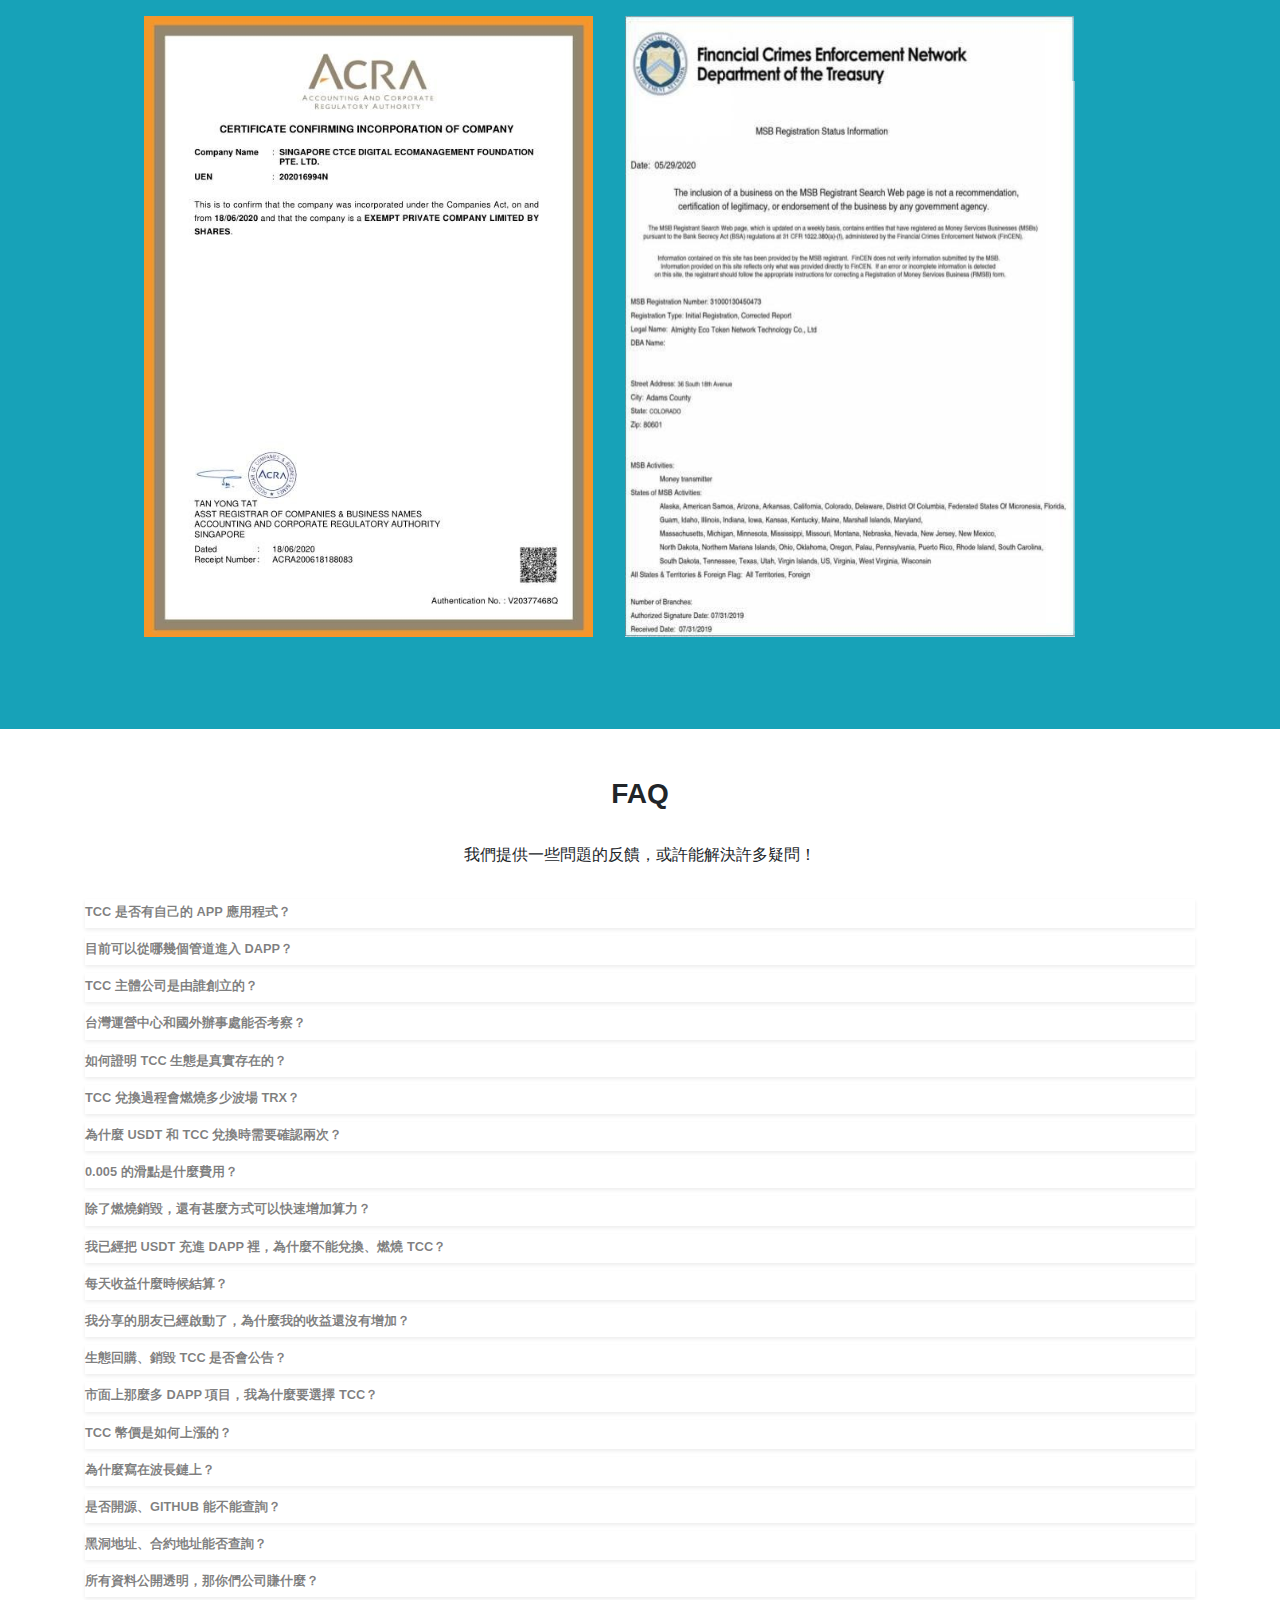
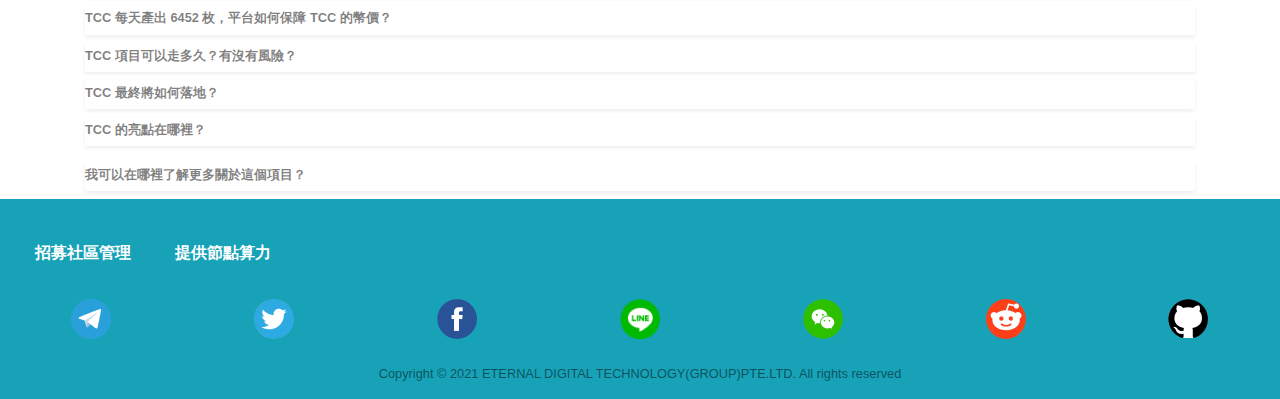
==== commit 50953025: "Add files via upload" ====
--- a/index.html
+++ b/index.html
@@ -20,8 +20,8 @@
 <nav class="fixed-top navbar navbar-expand-lg navbar-dark bg-info shadow">
 	<div class="container-fluid">
 		<a href="index.html">
-			<img class="mx-1" src="logo/tcc-logo_120.png" width="35" height="48">
-			<img class="mx-1" src="logo/tcc_120.png" width="120" height="35">
+			<img class="" src="logo/tcc-logo_120.png" width="35" height="48">
+			<img class="" src="logo/tcc_120.png" width="103" height="30">
 		</a>
 		<button class="navbar-toggler" id="navbarToggle" type="button" data-toggle="collapse" data-target="#navbarSupportedContent" aria-expanded="false" aria-hidden="true" aria-label="Toggle navigation" aria-controls="navbarCollapse">
 			<span class="navbar-toggler-icon"></span>
